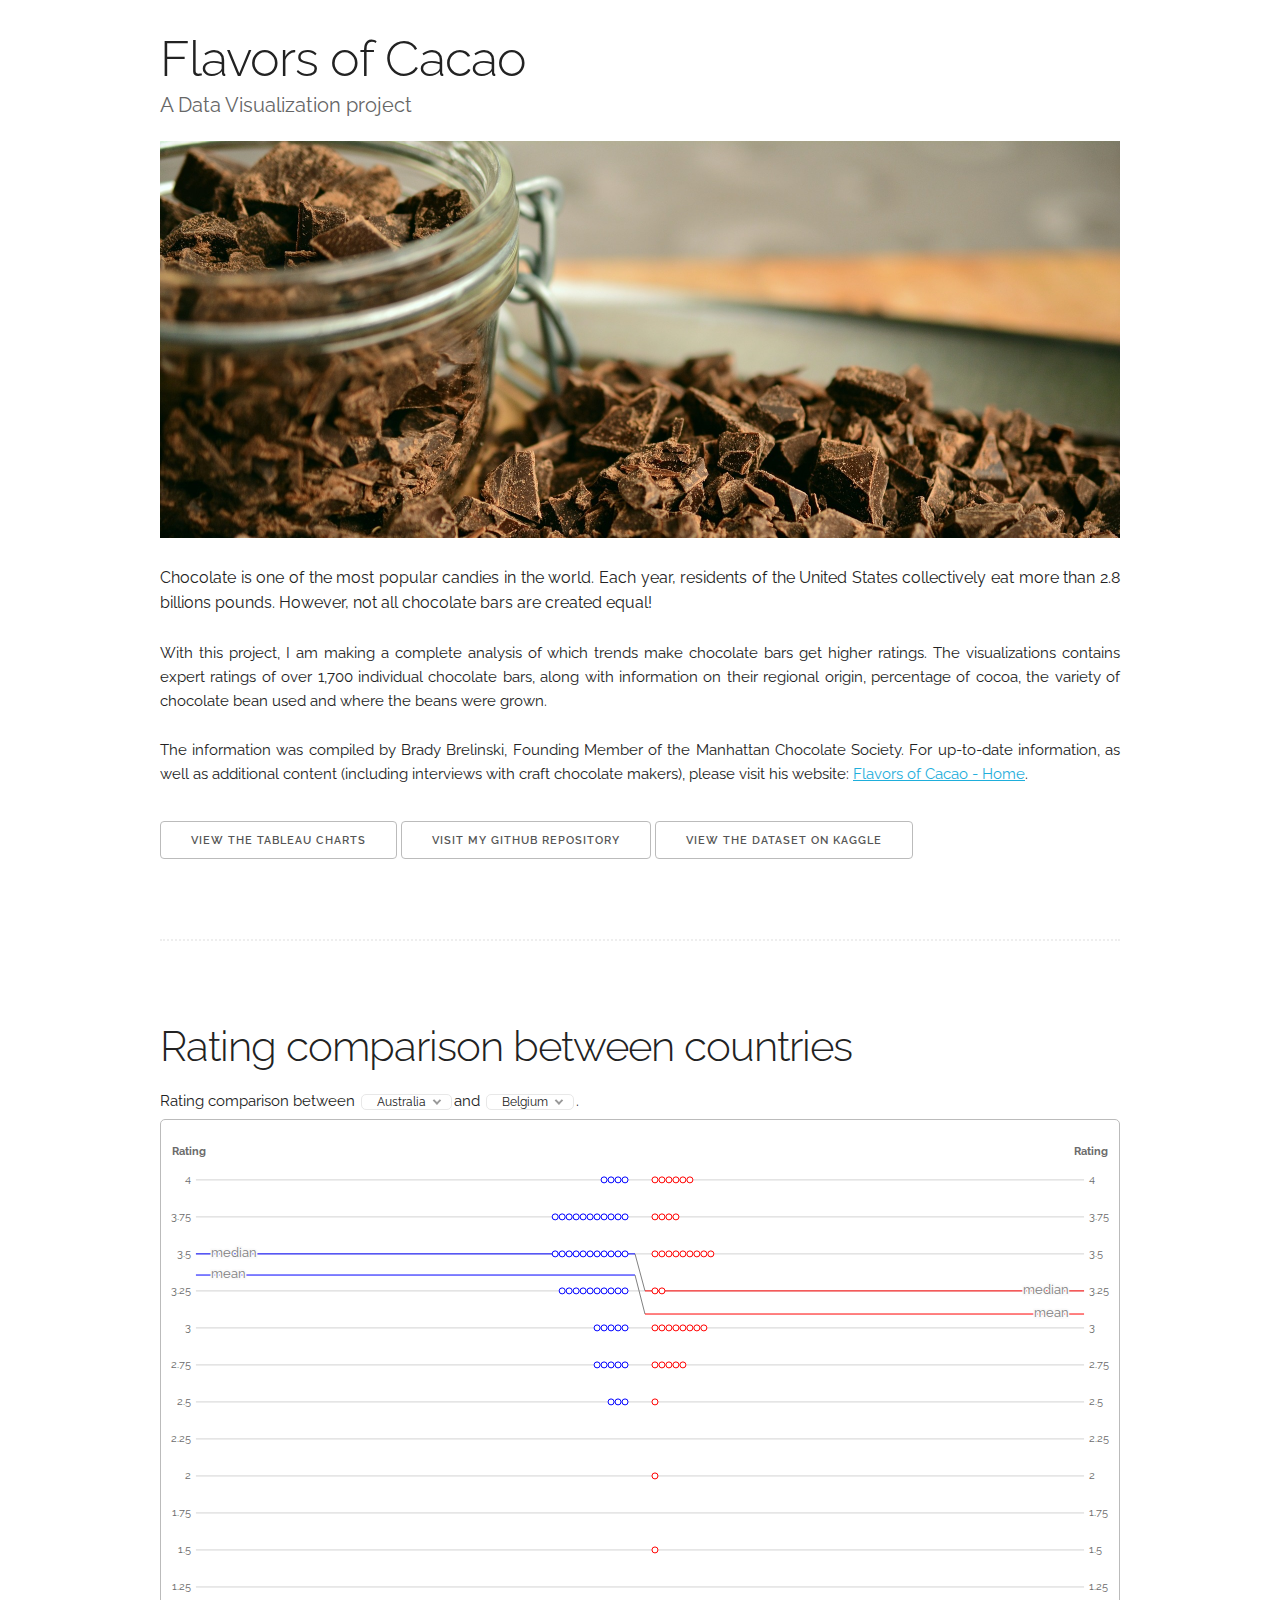
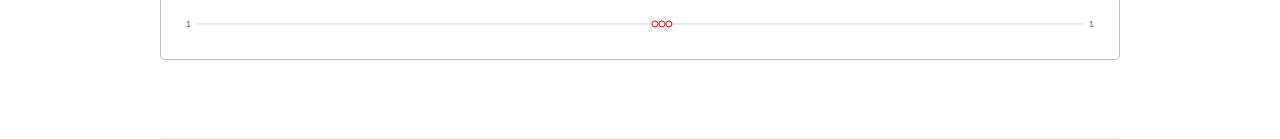
==== index.html @ f25d24c7 "Improved beeswarm circle rendering." ====
<!DOCTYPE html>
<html lang="en">

<head>
    <!-- Basic Page Needs
    –––––––––––––––––––––––––––––––––––––––––––––––––– -->
    <meta charset="utf-8">
    <title>Flavors of Cacao</title>
    <meta name="description"
          content="Presentation of the Flavors of Cacao visualization project, for the Applied Data Science course.">
    <meta name="author" content="Igor Chernomorets, DS72">

    <!-- Mobile Specific Metas
    –––––––––––––––––––––––––––––––––––––––––––––––––– -->
    <meta name="viewport" content="width=device-width, initial-scale=1">

    <!-- FONT
    –––––––––––––––––––––––––––––––––––––––––––––––––– -->
    <link href="//fonts.googleapis.com/css?family=Raleway:400,300,600" rel="stylesheet" type="text/css">
    <!-- CSS
    –––––––––––––––––––––––––––––––––––––––––––––––––– -->
    <link rel="stylesheet" href="css/normalize.css">
    <link rel="stylesheet" href="css/skeleton.css">
    <link rel="stylesheet" href="css/animate.css">
    <link rel="stylesheet" href="css/nice-select.css">
    <link rel="stylesheet" href="css/custom.css">
    <link rel="stylesheet" href="charts/beeswarm.css">

    <!-- Favicon
    –––––––––––––––––––––––––––––––––––––––––––––––––– -->
    <link rel="icon" type="image/png" href="images/favicon.png?v2">

</head>

<body>
    <!-- Primary Page Layout
    –––––––––––––––––––––––––––––––––––––––––––––––––– -->
    <div class="container">
        <!-- Hero Section
        –––––––––––––––––––––––––––––––––––––––––––––––––– -->
        <div class="section hero bordered">
            <div class="row">
                <div class="column">
                    <h1 class="hero-title">Flavors of Cacao</h1>
                    <div class="hero-subtitle">A Data Visualization project</div>
                    <img class="hero-image" src="images/hero-image.jpg">
                    <div class="hero-description">
                        <p class="large">
                            Chocolate is one of the most popular candies in the world.
                            Each year, residents of the United States collectively eat more than 2.8 billions pounds.
                            However, not all chocolate bars are created equal!
                        </p>
                        <p class="medium">
                            With this project, I am making a complete analysis of which trends make chocolate bars get
                            higher ratings. The visualizations contains expert ratings of
                            over 1,700 individual chocolate bars, along with
                            information on their regional origin, percentage of cocoa, the variety of chocolate bean
                            used and where the beans were grown.
                        </p>
                        <p class="medium">
                            The information was compiled by Brady Brelinski, Founding Member of the Manhattan Chocolate
                            Society. For up-to-date information, as well as additional content (including interviews
                            with craft chocolate makers), please visit his website:
                            <a href="http://flavorsofcacao.com/index.html">Flavors of Cacao - Home</a>.
                        </p>
                    </div>
                    <a class="button hero-button" href="data/flavors-of-cacao.pdf" target="_top_blank">view the tableau
                        charts</a>
                    <a class="button hero-button" href="#" target="_blank">visit my github repository</a>
                    <a class="button hero-button" href="https://www.kaggle.com/rtatman/chocolate-bar-ratings"
                       target="_blank">view the dataset on Kaggle</a>
                </div>
            </div>
        </div>
        <!-- First Visualization
        –––––––––––––––––––––––––––––––––––––––––––––––––– -->
        <div class="section viz01">
            <div class="row">
                <div class="column">
                    <h2 class="section-heading">Rating comparison between countries</h2>
                    <div class="data-exploration-select">Rating comparison between
                        <select class="small inline select-left">
                            <option selected>Australia</option>
                            <option>Belgium</option>
                            <option>Canada</option>
                            <option>Ecuador</option>
                            <option>Denmark</option>
                            <option>France</option>
                            <option>Germany</option>
                            <option>Italy</option>
                            <option>the Netherlands</option>
                            <option>Scotland</option>
                            <option>Switzerland</option>
                            <option>U.K.</option>
                            <option>U.S.A.</option>
                        </select>and
                        <select class="small inline select-right">
                            <option>Australia</option>
                            <option selected>Belgium</option>
                            <option>Canada</option>
                            <option>Ecuador</option>
                            <option>Denmark</option>
                            <option>France</option>
                            <option>Germany</option>
                            <option>Italy</option>
                            <option>the Netherlands</option>
                            <option>Scotland</option>
                            <option>Switzerland</option>
                            <option>U.K.</option>
                            <option>U.S.A.</option>
                        </select>.
                    </div>
                    <div id="data-exploration"></div>
                </div>
            </div>
        </div>
    </div>

    <!-- JS
    –––––––––––––––––––––––––––––––––––––––––––––––––– -->
    <script src="js/jquery/jquery-3.2.1.min.js"></script>
    <script src="js/fastclick/fastclick.js"></script>
    <script src="js/jquery-nice-select/jquery.nice-select.min.js"></script>
    <script src="js/d3/v4.12.0/d3.min.js"></script>
    <script src="js/d3-beeswarm/d3-beeswarm.js"></script>
    <script src="js/custom.js"></script>
    <script src="charts/charts.js"></script>
    <script src="charts/beeswarm.js"></script>
    <script>
        $(document).ready(function () {
            $('select:not(.ignore)').niceSelect();
            FastClick.attach(document.body);
            d3.csv("data/flavors-of-cacao.csv", function (error, data) {
                $(".data-exploration-select").on('change', function () {
                    var leftSelect = $(".select-left"),
                        rightSelect = $(".select-right");
                    leftSelect.find("option").removeAttr('disabled');
                    rightSelect.find("option").removeAttr('disabled');
                    leftSelect.find("option:contains('" + rightSelect.val() + "')").attr("disabled", true);
                    rightSelect.find("option:contains('" + leftSelect.val() + "')").attr("disabled", true);
                    leftSelect.niceSelect("update");
                    rightSelect.niceSelect("update");


                    charts.beeswarm({
                        width: 960,
                        height: 540,
                        data: data,
                        selector: "#data-exploration",
                        y_axis: {
                            title: "rating",
                            select: function (entry) {
                                return entry.rating;
                            },
                            tooltip: function (entry) {
                                return [
                                    // companyName,name,ref,reviewDate,cacaoPercentage,companyLocation,rating,beanType,beanOrigin
                                    {title: "Company", value: entry.companyName},
                                    {title: "Specific Bean Origin or Bar Name", value: entry.name},
                                    {title: "Company Location", value: entry.companyLocation},
                                    {title: "Review Date", value: entry.reviewDate},
                                    {title: "Cacao Percentage", value: entry.cacaoPercentage},
                                    {title: "Bean Type", value: entry.beanType},
                                    {title: "Broad Bean Origin", value: entry.beanOrigin}
                                ]
                            }
                        },
                        x_axis: {
                            title: "country",
                            select: function (entry) {
                                return entry.companyLocation;
                            },
                            left: {
                                title: leftSelect.val(),
                                filter: function (key) {
                                    return key === leftSelect.val()
                                }
                            },
                            right: {
                                title: rightSelect.val(),
                                filter: function (key) {
                                    return key === rightSelect.val()
                                }
                            }
                        }
                    }).draw()
                }).trigger("change");

            });
        });
    </script>


    <!-- End Document
    –––––––––––––––––––––––––––––––––––––––––––––––––– -->
</body>

</html>
---- css/skeleton.css ----
/*
* Skeleton V2.0.4
* Copyright 2014, Dave Gamache
* www.getskeleton.com
* Free to use under the MIT license.
* http://www.opensource.org/licenses/mit-license.php
* 12/29/2014
*/


/* Table of contents
––––––––––––––––––––––––––––––––––––––––––––––––––
- Grid
- Base Styles
- Typography
- Links
- Buttons
- Forms
- Lists
- Code
- Tables
- Spacing
- Utilities
- Clearing
- Media Queries
*/


/* Grid
–––––––––––––––––––––––––––––––––––––––––––––––––– */
.container {
  position: relative;
  width: 100%;
  max-width: 960px;
  margin: 0 auto;
  padding: 0 20px;
  box-sizing: border-box; }
.column,
.columns {
  width: 100%;
  float: left;
  box-sizing: border-box; }

/* For devices larger than 400px */
@media (min-width: 400px) {
  .container {
    width: 85%;
    padding: 0; }
}

/* For devices larger than 550px */
@media (min-width: 550px) {
  .container {
    width: 80%; }
  .column,
  .columns {
    margin-left: 4%; }
  .column:first-child,
  .columns:first-child {
    margin-left: 0; }

  .one.column,
  .one.columns                    { width: 4.66666666667%; }
  .two.columns                    { width: 13.3333333333%; }
  .three.columns                  { width: 22%;            }
  .four.columns                   { width: 30.6666666667%; }
  .five.columns                   { width: 39.3333333333%; }
  .six.columns                    { width: 48%;            }
  .seven.columns                  { width: 56.6666666667%; }
  .eight.columns                  { width: 65.3333333333%; }
  .nine.columns                   { width: 74.0%;          }
  .ten.columns                    { width: 82.6666666667%; }
  .eleven.columns                 { width: 91.3333333333%; }
  .twelve.columns                 { width: 100%; margin-left: 0; }

  .one-third.column               { width: 30.6666666667%; }
  .two-thirds.column              { width: 65.3333333333%; }

  .one-half.column                { width: 48%; }

  /* Offsets */
  .offset-by-one.column,
  .offset-by-one.columns          { margin-left: 8.66666666667%; }
  .offset-by-two.column,
  .offset-by-two.columns          { margin-left: 17.3333333333%; }
  .offset-by-three.column,
  .offset-by-three.columns        { margin-left: 26%;            }
  .offset-by-four.column,
  .offset-by-four.columns         { margin-left: 34.6666666667%; }
  .offset-by-five.column,
  .offset-by-five.columns         { margin-left: 43.3333333333%; }
  .offset-by-six.column,
  .offset-by-six.columns          { margin-left: 52%;            }
  .offset-by-seven.column,
  .offset-by-seven.columns        { margin-left: 60.6666666667%; }
  .offset-by-eight.column,
  .offset-by-eight.columns        { margin-left: 69.3333333333%; }
  .offset-by-nine.column,
  .offset-by-nine.columns         { margin-left: 78.0%;          }
  .offset-by-ten.column,
  .offset-by-ten.columns          { margin-left: 86.6666666667%; }
  .offset-by-eleven.column,
  .offset-by-eleven.columns       { margin-left: 95.3333333333%; }

  .offset-by-one-third.column,
  .offset-by-one-third.columns    { margin-left: 34.6666666667%; }
  .offset-by-two-thirds.column,
  .offset-by-two-thirds.columns   { margin-left: 69.3333333333%; }

  .offset-by-one-half.column,
  .offset-by-one-half.columns     { margin-left: 52%; }

}


/* Base Styles
–––––––––––––––––––––––––––––––––––––––––––––––––– */
/* NOTE
html is set to 62.5% so that all the REM measurements throughout Skeleton
are based on 10px sizing. So basically 1.5rem = 15px :) */
html {
  font-size: 62.5%; }
body {
  font-size: 1.5em; /* currently ems cause chrome bug misinterpreting rems on body element */
  line-height: 1.6;
  font-weight: 400;
  font-family: "Raleway", "HelveticaNeue", "Helvetica Neue", Helvetica, Arial, sans-serif;
  color: #222; }


/* Typography
–––––––––––––––––––––––––––––––––––––––––––––––––– */
h1, h2, h3, h4, h5, h6 {
  margin-top: 0;
  margin-bottom: 2rem;
  font-weight: 300; }
h1 { font-size: 4.0rem; line-height: 1.2;  letter-spacing: -.1rem;}
h2 { font-size: 3.6rem; line-height: 1.25; letter-spacing: -.1rem; }
h3 { font-size: 3.0rem; line-height: 1.3;  letter-spacing: -.1rem; }
h4 { font-size: 2.4rem; line-height: 1.35; letter-spacing: -.08rem; }
h5 { font-size: 1.8rem; line-height: 1.5;  letter-spacing: -.05rem; }
h6 { font-size: 1.5rem; line-height: 1.6;  letter-spacing: 0; }

/* Larger than phablet */
@media (min-width: 550px) {
  h1 { font-size: 5.0rem; }
  h2 { font-size: 4.2rem; }
  h3 { font-size: 3.6rem; }
  h4 { font-size: 3.0rem; }
  h5 { font-size: 2.4rem; }
  h6 { font-size: 1.5rem; }
}

p {
  margin-top: 0; }


/* Links
–––––––––––––––––––––––––––––––––––––––––––––––––– */
a {
  color: #1EAEDB; }
a:hover {
  color: #0FA0CE; }


/* Buttons
–––––––––––––––––––––––––––––––––––––––––––––––––– */
.button,
button,
input[type="submit"],
input[type="reset"],
input[type="button"] {
  display: inline-block;
  height: 38px;
  padding: 0 30px;
  color: #555;
  text-align: center;
  font-size: 11px;
  font-weight: 600;
  line-height: 38px;
  letter-spacing: .1rem;
  text-transform: uppercase;
  text-decoration: none;
  white-space: nowrap;
  background-color: transparent;
  border-radius: 4px;
  border: 1px solid #bbb;
  cursor: pointer;
  box-sizing: border-box; }
.button:hover,
button:hover,
input[type="submit"]:hover,
input[type="reset"]:hover,
input[type="button"]:hover,
.button:focus,
button:focus,
input[type="submit"]:focus,
input[type="reset"]:focus,
input[type="button"]:focus {
  color: #333;
  border-color: #888;
  outline: 0; }
.button.button-primary,
button.button-primary,
input[type="submit"].button-primary,
input[type="reset"].button-primary,
input[type="button"].button-primary {
  color: #FFF;
  background-color: #33C3F0;
  border-color: #33C3F0; }
.button.button-primary:hover,
button.button-primary:hover,
input[type="submit"].button-primary:hover,
input[type="reset"].button-primary:hover,
input[type="button"].button-primary:hover,
.button.button-primary:focus,
button.button-primary:focus,
input[type="submit"].button-primary:focus,
input[type="reset"].button-primary:focus,
input[type="button"].button-primary:focus {
  color: #FFF;
  background-color: #1EAEDB;
  border-color: #1EAEDB; }


/* Forms
–––––––––––––––––––––––––––––––––––––––––––––––––– */
input[type="email"],
input[type="number"],
input[type="search"],
input[type="text"],
input[type="tel"],
input[type="url"],
input[type="password"],
textarea,
select {
  height: 38px;
  padding: 6px 10px; /* The 6px vertically centers text on FF, ignored by Webkit */
  background-color: #fff;
  border: 1px solid #D1D1D1;
  border-radius: 4px;
  box-shadow: none;
  box-sizing: border-box; }
/* Removes awkward default styles on some inputs for iOS */
input[type="email"],
input[type="number"],
input[type="search"],
input[type="text"],
input[type="tel"],
input[type="url"],
input[type="password"],
textarea {
  -webkit-appearance: none;
     -moz-appearance: none;
          appearance: none; }
textarea {
  min-height: 65px;
  padding-top: 6px;
  padding-bottom: 6px; }
input[type="email"]:focus,
input[type="number"]:focus,
input[type="search"]:focus,
input[type="text"]:focus,
input[type="tel"]:focus,
input[type="url"]:focus,
input[type="password"]:focus,
textarea:focus,
select:focus {
  border: 1px solid #33C3F0;
  outline: 0; }
label,
legend {
  display: block;
  margin-bottom: .5rem;
  font-weight: 600; }
fieldset {
  padding: 0;
  border-width: 0; }
input[type="checkbox"],
input[type="radio"] {
  display: inline; }
label > .label-body {
  display: inline-block;
  margin-left: .5rem;
  font-weight: normal; }


/* Lists
–––––––––––––––––––––––––––––––––––––––––––––––––– */
ul {
  list-style: circle inside; }
ol {
  list-style: decimal inside; }
ol, ul {
  padding-left: 0;
  margin-top: 0; }
ul ul,
ul ol,
ol ol,
ol ul {
  margin: 1.5rem 0 1.5rem 3rem;
  font-size: 90%; }
li {
  margin-bottom: 1rem; }


/* Code
–––––––––––––––––––––––––––––––––––––––––––––––––– */
code {
  padding: .2rem .5rem;
  margin: 0 .2rem;
  font-size: 90%;
  white-space: nowrap;
  background: #F1F1F1;
  border: 1px solid #E1E1E1;
  border-radius: 4px; }
pre > code {
  display: block;
  padding: 1rem 1.5rem;
  white-space: pre; }


/* Tables
–––––––––––––––––––––––––––––––––––––––––––––––––– */
th,
td {
  padding: 12px 15px;
  text-align: left;
  border-bottom: 1px solid #E1E1E1; }
th:first-child,
td:first-child {
  padding-left: 0; }
th:last-child,
td:last-child {
  padding-right: 0; }


/* Spacing
–––––––––––––––––––––––––––––––––––––––––––––––––– */
button,
.button {
  margin-bottom: 1rem; }
input,
textarea,
select,
fieldset {
  margin-bottom: 1.5rem; }
pre,
blockquote,
dl,
figure,
table,
p,
ul,
ol,
form {
  margin-bottom: 2.5rem; }


/* Utilities
–––––––––––––––––––––––––––––––––––––––––––––––––– */
.u-full-width {
  width: 100%;
  box-sizing: border-box; }
.u-max-full-width {
  max-width: 100%;
  box-sizing: border-box; }
.u-pull-right {
  float: right; }
.u-pull-left {
  float: left; }


/* Misc
–––––––––––––––––––––––––––––––––––––––––––––––––– */
hr {
  margin-top: 3rem;
  margin-bottom: 3.5rem;
  border-width: 0;
  border-top: 1px solid #E1E1E1; }


/* Clearing
–––––––––––––––––––––––––––––––––––––––––––––––––– */

/* Self Clearing Goodness */
.container:after,
.row:after,
.u-cf {
  content: "";
  display: table;
  clear: both; }


/* Media Queries
–––––––––––––––––––––––––––––––––––––––––––––––––– */
/*
Note: The best way to structure the use of media queries is to create the queries
near the relevant code. For example, if you wanted to change the styles for buttons
on small devices, paste the mobile query code up in the buttons section and style it
there.
*/


/* Larger than mobile */
@media (min-width: 400px) {}

/* Larger than phablet (also point when grid becomes active) */
@media (min-width: 550px) {}

/* Larger than tablet */
@media (min-width: 750px) {}

/* Larger than desktop */
@media (min-width: 1000px) {}

/* Larger than Desktop HD */
@media (min-width: 1200px) {}
---- css/nice-select.css ----
.nice-select {
  -webkit-tap-highlight-color: transparent;
  background-color: #fff;
  border-radius: 5px;
  border: solid 1px #e8e8e8;
  box-sizing: border-box;
  clear: both;
  cursor: pointer;
  display: block;
  float: left;
  font-family: inherit;
  font-size: 14px;
  font-weight: normal;
  height: 42px;
  line-height: 40px;
  outline: none;
  padding-left: 18px;
  padding-right: 30px;
  position: relative;
  text-align: left !important;
  -webkit-transition: all 0.2s ease-in-out;
  transition: all 0.2s ease-in-out;
  -webkit-user-select: none;
     -moz-user-select: none;
      -ms-user-select: none;
          user-select: none;
  white-space: nowrap;
  width: auto; }
  .nice-select:hover {
    border-color: #dbdbdb; }
  .nice-select:active, .nice-select.open, .nice-select:focus {
    border-color: #999; }
  .nice-select:after {
    border-bottom: 2px solid #999;
    border-right: 2px solid #999;
    content: '';
    display: block;
    height: 5px;
    margin-top: -4px;
    pointer-events: none;
    position: absolute;
    right: 12px;
    top: 50%;
    -webkit-transform-origin: 66% 66%;
        -ms-transform-origin: 66% 66%;
            transform-origin: 66% 66%;
    -webkit-transform: rotate(45deg);
        -ms-transform: rotate(45deg);
            transform: rotate(45deg);
    -webkit-transition: all 0.15s ease-in-out;
    transition: all 0.15s ease-in-out;
    width: 5px; }
  .nice-select.open:after {
    -webkit-transform: rotate(-135deg);
        -ms-transform: rotate(-135deg);
            transform: rotate(-135deg); }
  .nice-select.open .list {
    opacity: 1;
    pointer-events: auto;
    -webkit-transform: scale(1) translateY(0);
        -ms-transform: scale(1) translateY(0);
            transform: scale(1) translateY(0); }
  .nice-select.disabled {
    border-color: #ededed;
    color: #999;
    pointer-events: none; }
    .nice-select.disabled:after {
      border-color: #cccccc; }
  .nice-select.wide {
    width: 100%; }
    .nice-select.wide .list {
      left: 0 !important;
      right: 0 !important; }
  .nice-select.right {
    float: right; }
    .nice-select.right .list {
      left: auto;
      right: 0; }
  .nice-select.small {
    font-size: 12px;
    height: 36px;
    line-height: 34px; }
    .nice-select.small:after {
      height: 4px;
      width: 4px; }
    .nice-select.small .option {
      line-height: 34px;
      min-height: 34px; }
  .nice-select .list {
    background-color: #fff;
    border-radius: 5px;
    box-shadow: 0 0 0 1px rgba(68, 68, 68, 0.11);
    box-sizing: border-box;
    margin-top: 4px;
    opacity: 0;
    overflow: hidden;
    padding: 0;
    pointer-events: none;
    position: absolute;
    top: 100%;
    left: 0;
    -webkit-transform-origin: 50% 0;
        -ms-transform-origin: 50% 0;
            transform-origin: 50% 0;
    -webkit-transform: scale(0.75) translateY(-21px);
        -ms-transform: scale(0.75) translateY(-21px);
            transform: scale(0.75) translateY(-21px);
    -webkit-transition: all 0.2s cubic-bezier(0.5, 0, 0, 1.25), opacity 0.15s ease-out;
    transition: all 0.2s cubic-bezier(0.5, 0, 0, 1.25), opacity 0.15s ease-out;
    z-index: 9; }
    .nice-select .list:hover .option:not(:hover) {
      background-color: transparent !important; }
  .nice-select .option {
    cursor: pointer;
    font-weight: 400;
    line-height: 40px;
    list-style: none;
    min-height: 40px;
    outline: none;
    padding-left: 18px;
    padding-right: 29px;
    text-align: left;
    -webkit-transition: all 0.2s;
    transition: all 0.2s; }
    .nice-select .option:hover, .nice-select .option.focus, .nice-select .option.selected.focus {
      background-color: #f6f6f6; }
    .nice-select .option.selected {
      font-weight: bold; }
    .nice-select .option.disabled {
      background-color: transparent;
      color: #999;
      cursor: default; }

.no-csspointerevents .nice-select .list {
  display: none; }

.no-csspointerevents .nice-select.open .list {
  display: block; }
---- css/custom.css ----
/* Global
–––––––––––––––––––––––––––––––––––––––––––––––––– */
a {
    display: inline-block;
}

.nice-select, .inline {
    display: inline;
    float: none;
    margin-left: 2px;
    margin-right: 2px;
    padding-left: 15px;
    padding-right: 25px;
}

svg text {
    -webkit-user-select: none;
    -moz-user-select: none;
    -ms-user-select: none;
    user-select: none;
}

svg text::selection {
    background: none;
}

:-webkit-full-screen * {
    position: fixed;
    max-height: 100%;
    max-width: 100%;
    left: 0;
    right: 0;
    top: 0;
    bottom: 0;
    margin: auto;
}

:-moz-full-screen * {
    position: fixed;
    max-height: 100%;
    max-width: 100%;
    left: 0;
    right: 0;
    top: 0;
    bottom: 0;
    margin: auto;
}

:-ms-fullscreen * {
    position: fixed;
    max-height: 100%;
    max-width: 100%;
    left: 0;
    right: 0;
    top: 0;
    bottom: 0;
    margin: auto;
}

:fullscreen * {
    position: fixed;
    max-height: 100%;
    max-width: 100%;
    left: 0;
    right: 0;
    top: 0;
    bottom: 0;
    margin: auto;
}

:-webkit-full-screen {
    width: 100%;
}

:-moz-full-screen {
    width: 100%;
}

:-ms-fullscreen {
    width: 100%;
}

:fullscreen {
    width: 100%;
}

/* Chart
------------------------------------------- */

#chart-tooltip {
    pointer-events:none;
    text-align: left;
    color: #000000;
    background: #ffffff;
    position: absolute;
    z-index: 100;
    padding: 15px;
    box-shadow:0 0 35px 0 rgba(0,0,0,.15);
}

.test:not(.nohover):hover {
    border: 1px solid red;
}

#chart-tooltip:after /* triangle decoration */
{
    width: 0;
    height: 0;
    border-left: 10px solid transparent;
    border-right: 10px solid transparent;
    border-top: 10px solid #ffffff;
    content: '';
    position: absolute;
    left: 50%;
    bottom: -10px;
    margin-left: -10px;
}

#chart-tooltip.top:after
{
    border-top-color: transparent;
    border-bottom: 10px solid #ffffff;
    top: -20px;
    bottom: auto;
}

#chart-tooltip.left:after
{
    left: 10px;
    margin: 0;
}

#chart-tooltip.right:after
{
    right: 10px;
    left: auto;
    margin: 0;
}

/* Sections
–––––––––––––––––––––––––––––––––––––––––––––––––– */
.section {
    padding: 8rem 0 7rem;
    text-align: left;
}

.section-heading,
.section-description {
    margin-bottom: 1.2rem;
}

.section, .bordered {
    border-bottom: 2px dotted #eee;
}

/* Hero
–––––––––––––––––––––––––––––––––––––––––––––––––– */
.hero {
    text-align: justify;
}

.hero.section {
    padding-top: 3%;
}

.hero-title {
    text-align: left;
    margin-bottom: 0;
}

.hero-subtitle {
    margin-bottom: 2rem;
    font-size: 20px;
    color: #666;
    text-align: left;
}

.hero-description .large {
    font-size: 16px;
}

.hero-description .medium {
    font-size: 15px;
}

.hero-description .small {
    font-size: 14px;
}

.hero-image {
    max-width: 100%;
    max-height: 100%;
    object-fit: contain;
    padding-bottom: 2rem;
}

.hero-button {
    margin-top: 1rem;
}

/* Values
–––––––––––––––––––––––––––––––––––––––––––––––––– */
.values {
    background-image: url('../images/values-bg.jpg');
    background-size: cover;
    color: #fff;
    padding-bottom: 5rem;
}

.value-multiplier {
    margin-bottom: .5rem;
    color: #11DFC7;
}

.value-heading {
    margin-bottom: .3rem;
}

.value-description {
    opacity: .8;
    font-weight: 300;
}

/* Help
–––––––––––––––––––––––––––––––––––––––––––––––––– */
.get-help {
    border-bottom: 1px solid #ddd;
}

/* Categories
–––––––––––––––––––––––––––––––––––––––––––––––––– */
.categories {
    background-image: url('../images/values-bg.jpg');
    background-size: cover;
    color: #fff;
}

.categories .section-description {
    margin-bottom: 4rem;
}
---- charts/beeswarm.css ----
#data-exploration svg {
    border: 1px solid #bbb;
    border-radius: 5px;
    background-color: white;
}

#data-exploration text {
    fill: grey;
}

#data-exploration text.tiny {
    font-size: 10pt;
}

#data-exploration text.light {
    fill: #6b6b6b
}

#data-exploration .text-background {
    fill: rgb(250, 250, 250);
    stroke: rgb(250, 250, 250);
    stroke-width: 3px;
}

#data-exploration line {
    animation: zoomInDown 350ms;
    stroke: lightgrey;
}

#data-exploration #header #title {
    letter-spacing: 15pt;
    font-weight: 200;
}

#data-exploration #header .name {
    font-size: 30pt;
}

#data-exploration #header .label {
    fill: lightgrey;
    font-size: 10pt;
}

#data-exploration #axis-container text {
    font-size: 8pt;
}

#data-exploration .left {
    stroke: blue;
}

#data-exploration .right {
    stroke: red;
}

#data-exploration circle {
    stroke: transparent;
    fill: #ffffff;
}


#data-exploration circle.selected {
    border: #555555 10px;
}

#data-exploration .slope {
    stroke: grey;
}
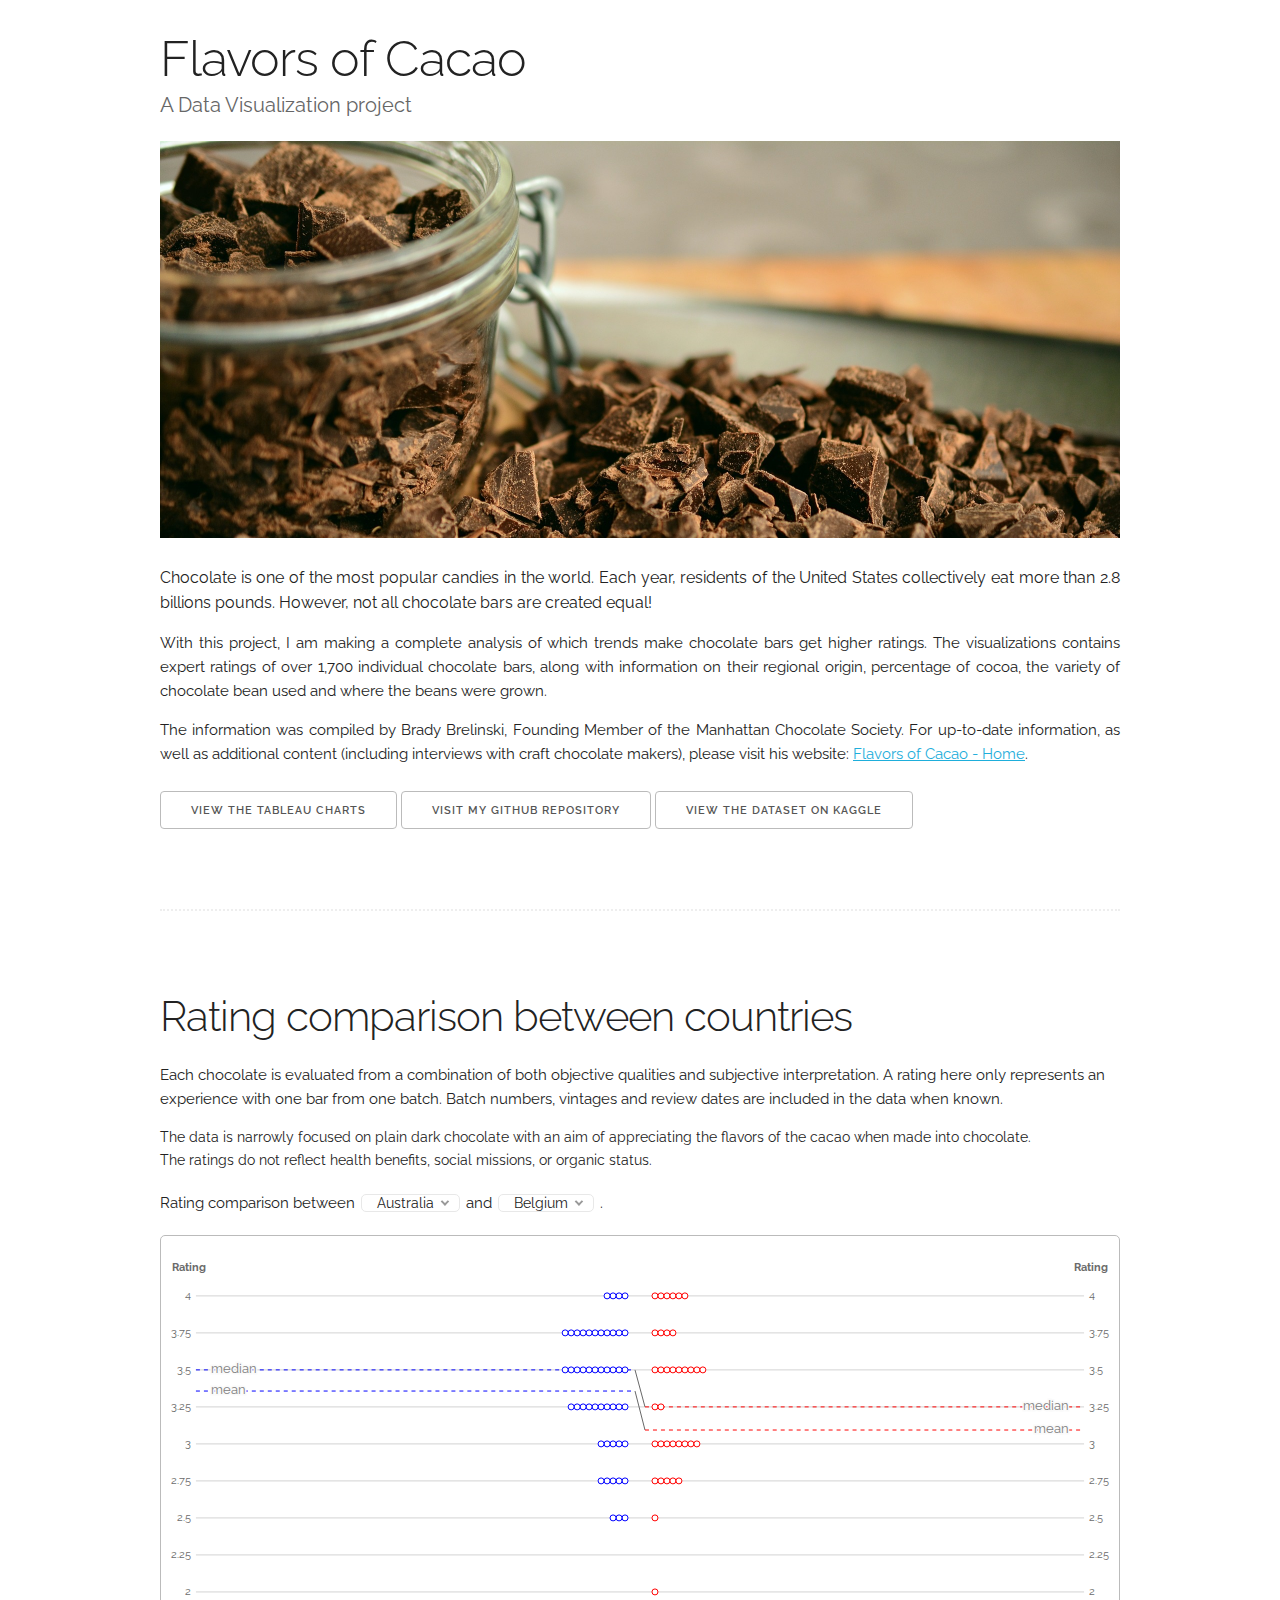
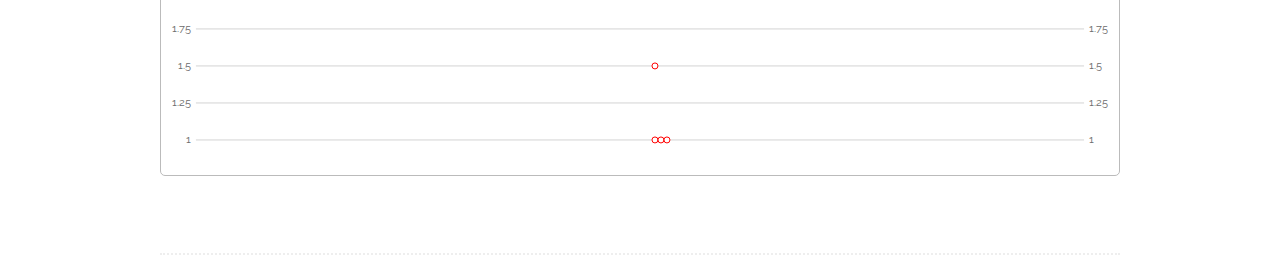
==== commit 3c69cec1: "Improved html structure, moved javascript code to charts.js and modified custom.css to conform to th" ====
--- a/index.html
+++ b/index.html
@@ -41,10 +41,10 @@
         <div class="section hero bordered">
             <div class="row">
                 <div class="column">
-                    <h1 class="hero-title">Flavors of Cacao</h1>
-                    <div class="hero-subtitle">A Data Visualization project</div>
-                    <img class="hero-image" src="images/hero-image.jpg">
-                    <div class="hero-description">
+                    <h1 class="title">Flavors of Cacao</h1>
+                    <div class="subtitle">A Data Visualization project</div>
+                    <img class="image" src="images/hero-image.jpg">
+                    <div class="description">
                         <p class="large">
                             Chocolate is one of the most popular candies in the world.
                             Each year, residents of the United States collectively eat more than 2.8 billions pounds.
@@ -64,10 +64,10 @@
                             <a href="http://flavorsofcacao.com/index.html">Flavors of Cacao - Home</a>.
                         </p>
                     </div>
-                    <a class="button hero-button" href="data/flavors-of-cacao.pdf" target="_top_blank">view the tableau
+                    <a class="button" href="data/flavors-of-cacao.pdf" target="_top_blank">view the tableau
                         charts</a>
-                    <a class="button hero-button" href="#" target="_blank">visit my github repository</a>
-                    <a class="button hero-button" href="https://www.kaggle.com/rtatman/chocolate-bar-ratings"
+                    <a class="button" href="#" target="_blank">visit my github repository</a>
+                    <a class="button" href="https://www.kaggle.com/rtatman/chocolate-bar-ratings"
                        target="_blank">view the dataset on Kaggle</a>
                 </div>
             </div>
@@ -77,38 +77,24 @@
         <div class="section viz01">
             <div class="row">
                 <div class="column">
-                    <h2 class="section-heading">Rating comparison between countries</h2>
-                    <div class="data-exploration-select">Rating comparison between
-                        <select class="small inline select-left">
-                            <option selected>Australia</option>
-                            <option>Belgium</option>
-                            <option>Canada</option>
-                            <option>Ecuador</option>
-                            <option>Denmark</option>
-                            <option>France</option>
-                            <option>Germany</option>
-                            <option>Italy</option>
-                            <option>the Netherlands</option>
-                            <option>Scotland</option>
-                            <option>Switzerland</option>
-                            <option>U.K.</option>
-                            <option>U.S.A.</option>
-                        </select>and
-                        <select class="small inline select-right">
-                            <option>Australia</option>
-                            <option selected>Belgium</option>
-                            <option>Canada</option>
-                            <option>Ecuador</option>
-                            <option>Denmark</option>
-                            <option>France</option>
-                            <option>Germany</option>
-                            <option>Italy</option>
-                            <option>the Netherlands</option>
-                            <option>Scotland</option>
-                            <option>Switzerland</option>
-                            <option>U.K.</option>
-                            <option>U.S.A.</option>
-                        </select>.
+                    <h2 class="title">Rating comparison between countries</h2>
+                    <div class="description">
+                        <p class="medium">
+                            Each chocolate is evaluated from a combination of both objective qualities and subjective
+                            interpretation. A rating here only represents an experience with one bar from one batch.
+                            Batch numbers, vintages and review dates are included in the data when known.
+                        </p>
+                        <p class="small">
+                            The data is narrowly focused on plain dark chocolate with an aim of
+                            appreciating the flavors of the cacao when made into chocolate.<br>
+                            The ratings do not reflect health benefits, social missions, or organic status.
+                        </p>
+                        <p class="data-exploration-select medium">Rating comparison between
+                            <select class="small left-select"></select>
+                            and
+                            <select class="small right-select"></select>
+                            .
+                        </p>
                     </div>
                     <div id="data-exploration"></div>
                 </div>
@@ -123,73 +109,8 @@
     <script src="js/jquery-nice-select/jquery.nice-select.min.js"></script>
     <script src="js/d3/v4.12.0/d3.min.js"></script>
     <script src="js/d3-beeswarm/d3-beeswarm.js"></script>
-    <script src="js/custom.js"></script>
     <script src="charts/charts.js"></script>
     <script src="charts/beeswarm.js"></script>
-    <script>
-        $(document).ready(function () {
-            $('select:not(.ignore)').niceSelect();
-            FastClick.attach(document.body);
-            d3.csv("data/flavors-of-cacao.csv", function (error, data) {
-                $(".data-exploration-select").on('change', function () {
-                    var leftSelect = $(".select-left"),
-                        rightSelect = $(".select-right");
-                    leftSelect.find("option").removeAttr('disabled');
-                    rightSelect.find("option").removeAttr('disabled');
-                    leftSelect.find("option:contains('" + rightSelect.val() + "')").attr("disabled", true);
-                    rightSelect.find("option:contains('" + leftSelect.val() + "')").attr("disabled", true);
-                    leftSelect.niceSelect("update");
-                    rightSelect.niceSelect("update");
-
-
-                    charts.beeswarm({
-                        width: 960,
-                        height: 540,
-                        data: data,
-                        selector: "#data-exploration",
-                        y_axis: {
-                            title: "rating",
-                            select: function (entry) {
-                                return entry.rating;
-                            },
-                            tooltip: function (entry) {
-                                return [
-                                    // companyName,name,ref,reviewDate,cacaoPercentage,companyLocation,rating,beanType,beanOrigin
-                                    {title: "Company", value: entry.companyName},
-                                    {title: "Specific Bean Origin or Bar Name", value: entry.name},
-                                    {title: "Company Location", value: entry.companyLocation},
-                                    {title: "Review Date", value: entry.reviewDate},
-                                    {title: "Cacao Percentage", value: entry.cacaoPercentage},
-                                    {title: "Bean Type", value: entry.beanType},
-                                    {title: "Broad Bean Origin", value: entry.beanOrigin}
-                                ]
-                            }
-                        },
-                        x_axis: {
-                            title: "country",
-                            select: function (entry) {
-                                return entry.companyLocation;
-                            },
-                            left: {
-                                title: leftSelect.val(),
-                                filter: function (key) {
-                                    return key === leftSelect.val()
-                                }
-                            },
-                            right: {
-                                title: rightSelect.val(),
-                                filter: function (key) {
-                                    return key === rightSelect.val()
-                                }
-                            }
-                        }
-                    }).draw()
-                }).trigger("change");
-
-            });
-        });
-    </script>
-
 
     <!-- End Document
     –––––––––––––––––––––––––––––––––––––––––––––––––– -->
--- a/css/custom.css
+++ b/css/custom.css
@@ -2,15 +2,6 @@
 –––––––––––––––––––––––––––––––––––––––––––––––––– */
 a {
     display: inline-block;
-}
-
-.nice-select, .inline {
-    display: inline;
-    float: none;
-    margin-left: 2px;
-    margin-right: 2px;
-    padding-left: 15px;
-    padding-right: 25px;
 }
 
 svg text {
@@ -88,6 +79,7 @@
 ------------------------------------------- */
 
 #chart-tooltip {
+    animation: zoomInDown 150ms;
     pointer-events:none;
     text-align: left;
     color: #000000;
@@ -95,11 +87,7 @@
     position: absolute;
     z-index: 100;
     padding: 15px;
-    box-shadow:0 0 35px 0 rgba(0,0,0,.15);
-}
-
-.test:not(.nohover):hover {
-    border: 1px solid red;
+    box-shadow:0 5px 20px 0 rgba(0,0,0,.2);
 }
 
 #chart-tooltip:after /* triangle decoration */
@@ -144,58 +132,70 @@
     text-align: left;
 }
 
-.section-heading,
-.section-description {
-    margin-bottom: 1.2rem;
+.section .description p{
+    margin-bottom: 1.5rem;
 }
 
 .section, .bordered {
     border-bottom: 2px dotted #eee;
 }
 
-/* Hero
-–––––––––––––––––––––––––––––––––––––––––––––––––– */
-.hero {
-    text-align: justify;
-}
-
-.hero.section {
-    padding-top: 3%;
-}
-
-.hero-title {
-    text-align: left;
-    margin-bottom: 0;
-}
-
-.hero-subtitle {
+.section .description .large {
+    font-size: 16px;
+}
+
+.section .description .medium {
+    font-size: 15px;
+}
+
+.section .description .small {
+    font-size: 14px;
+}
+
+.section .image {
+    max-width: 100%;
+    max-height: 100%;
+    object-fit: contain;
+    padding-bottom: 2rem;
+}
+
+.section .title {
+    text-align: left;
+}
+
+.section .subtitle {
     margin-bottom: 2rem;
     font-size: 20px;
     color: #666;
     text-align: left;
 }
 
-.hero-description .large {
-    font-size: 16px;
-}
-
-.hero-description .medium {
-    font-size: 15px;
-}
-
-.hero-description .small {
-    font-size: 14px;
-}
-
-.hero-image {
-    max-width: 100%;
-    max-height: 100%;
-    object-fit: contain;
-    padding-bottom: 2rem;
-}
-
-.hero-button {
+.section .button {
     margin-top: 1rem;
+}
+
+.section .description p .nice-select {
+    display: inline;
+    float: none;
+    margin-left: 2px;
+    margin-right: 2px;
+    padding-left: 15px;
+    padding-right: 25px;
+}
+
+
+/* Hero
+–––––––––––––––––––––––––––––––––––––––––––––––––– */
+.hero {
+    text-align: justify;
+}
+
+.hero.section {
+    padding-top: 3%;
+}
+
+.hero .title {
+    margin-bottom: 0;
 }
 
 /* Values
--- a/charts/beeswarm.css
+++ b/charts/beeswarm.css
@@ -53,16 +53,22 @@
     stroke: red;
 }
 
+#data-exploration line.left,
+#data-exploration line.right {
+    stroke-dasharray: 4;
+}
+
+
 #data-exploration circle {
     stroke: transparent;
-    fill: #ffffff;
+    fill: #fff;
 }
 
 
 #data-exploration circle.selected {
-    border: #555555 10px;
+    stroke-width: 2px;
 }
 
 #data-exploration .slope {
-    stroke: grey;
+    stroke: #666;
 }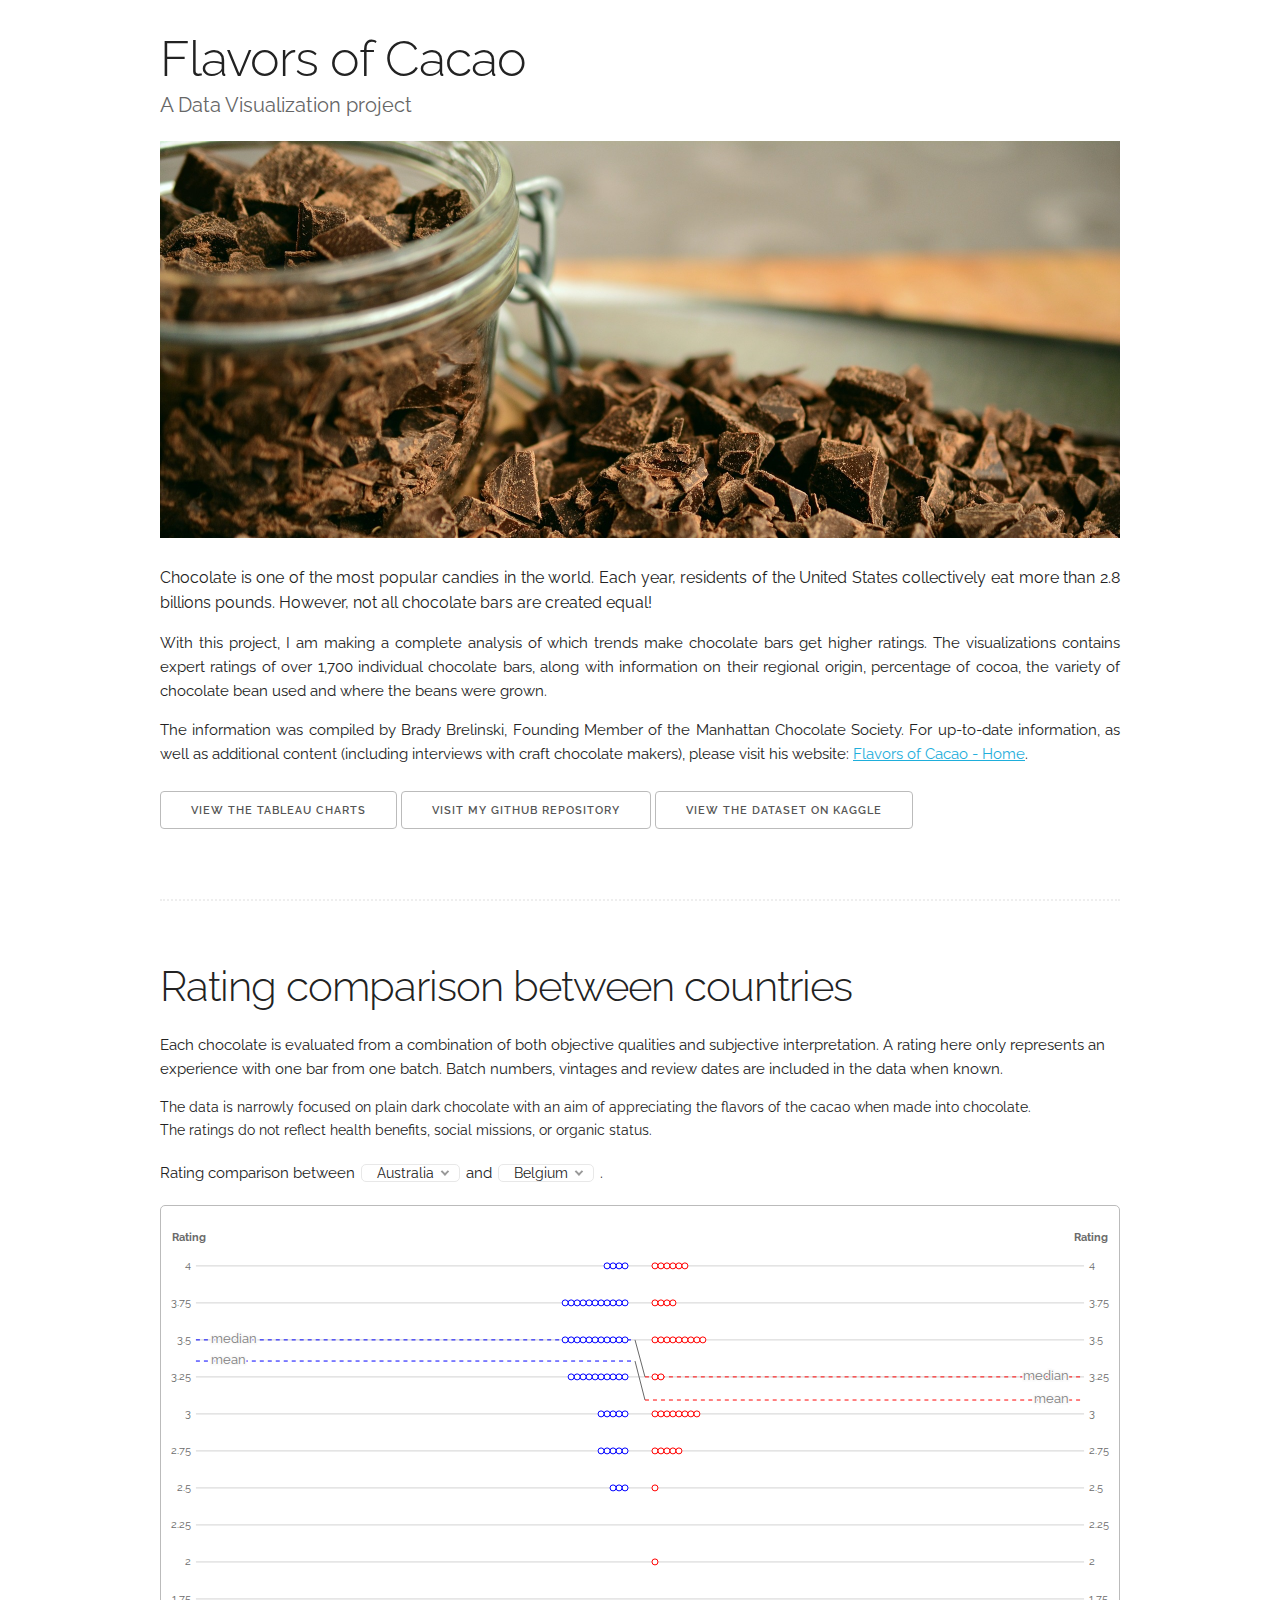
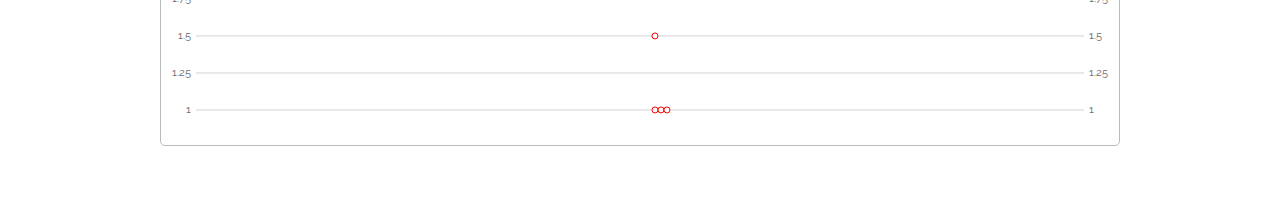
==== commit a14a6054: "Improved styling." ====
--- a/index.html
+++ b/index.html
@@ -38,7 +38,7 @@
     <div class="container">
         <!-- Hero Section
         –––––––––––––––––––––––––––––––––––––––––––––––––– -->
-        <div class="section hero bordered">
+        <div class="section hero">
             <div class="row">
                 <div class="column">
                     <h1 class="title">Flavors of Cacao</h1>
@@ -72,6 +72,7 @@
                 </div>
             </div>
         </div>
+        <div class="section splitter"></div>
         <!-- First Visualization
         –––––––––––––––––––––––––––––––––––––––––––––––––– -->
         <div class="section viz01">
--- a/css/custom.css
+++ b/css/custom.css
@@ -80,14 +80,14 @@
 
 #chart-tooltip {
     animation: zoomInDown 150ms;
-    pointer-events:none;
+    pointer-events: none;
     text-align: left;
     color: #000000;
     background: #ffffff;
     position: absolute;
     z-index: 100;
     padding: 15px;
-    box-shadow:0 5px 20px 0 rgba(0,0,0,.2);
+    box-shadow: 0 5px 20px 0 rgba(0, 0, 0, .2);
 }
 
 #chart-tooltip:after /* triangle decoration */
@@ -104,22 +104,19 @@
     margin-left: -10px;
 }
 
-#chart-tooltip.top:after
-{
+#chart-tooltip.top:after {
     border-top-color: transparent;
     border-bottom: 10px solid #ffffff;
     top: -20px;
     bottom: auto;
 }
 
-#chart-tooltip.left:after
-{
+#chart-tooltip.left:after {
     left: 10px;
     margin: 0;
 }
 
-#chart-tooltip.right:after
-{
+#chart-tooltip.right:after {
     right: 10px;
     left: auto;
     margin: 0;
@@ -128,16 +125,17 @@
 /* Sections
 –––––––––––––––––––––––––––––––––––––––––––––––––– */
 .section {
-    padding: 8rem 0 7rem;
-    text-align: left;
-}
-
-.section .description p{
+    padding: 6rem 0 6rem;
+    text-align: left;
+}
+
+.section.splitter {
+    padding: 0 0 0 0;
+    border-bottom: 2px dotted #eee;
+}
+
+.section .description p {
     margin-bottom: 1.5rem;
-}
-
-.section, .bordered {
-    border-bottom: 2px dotted #eee;
 }
 
 .section .description .large {
@@ -183,7 +181,6 @@
     padding-right: 25px;
 }
 
-
 /* Hero
 –––––––––––––––––––––––––––––––––––––––––––––––––– */
 .hero {
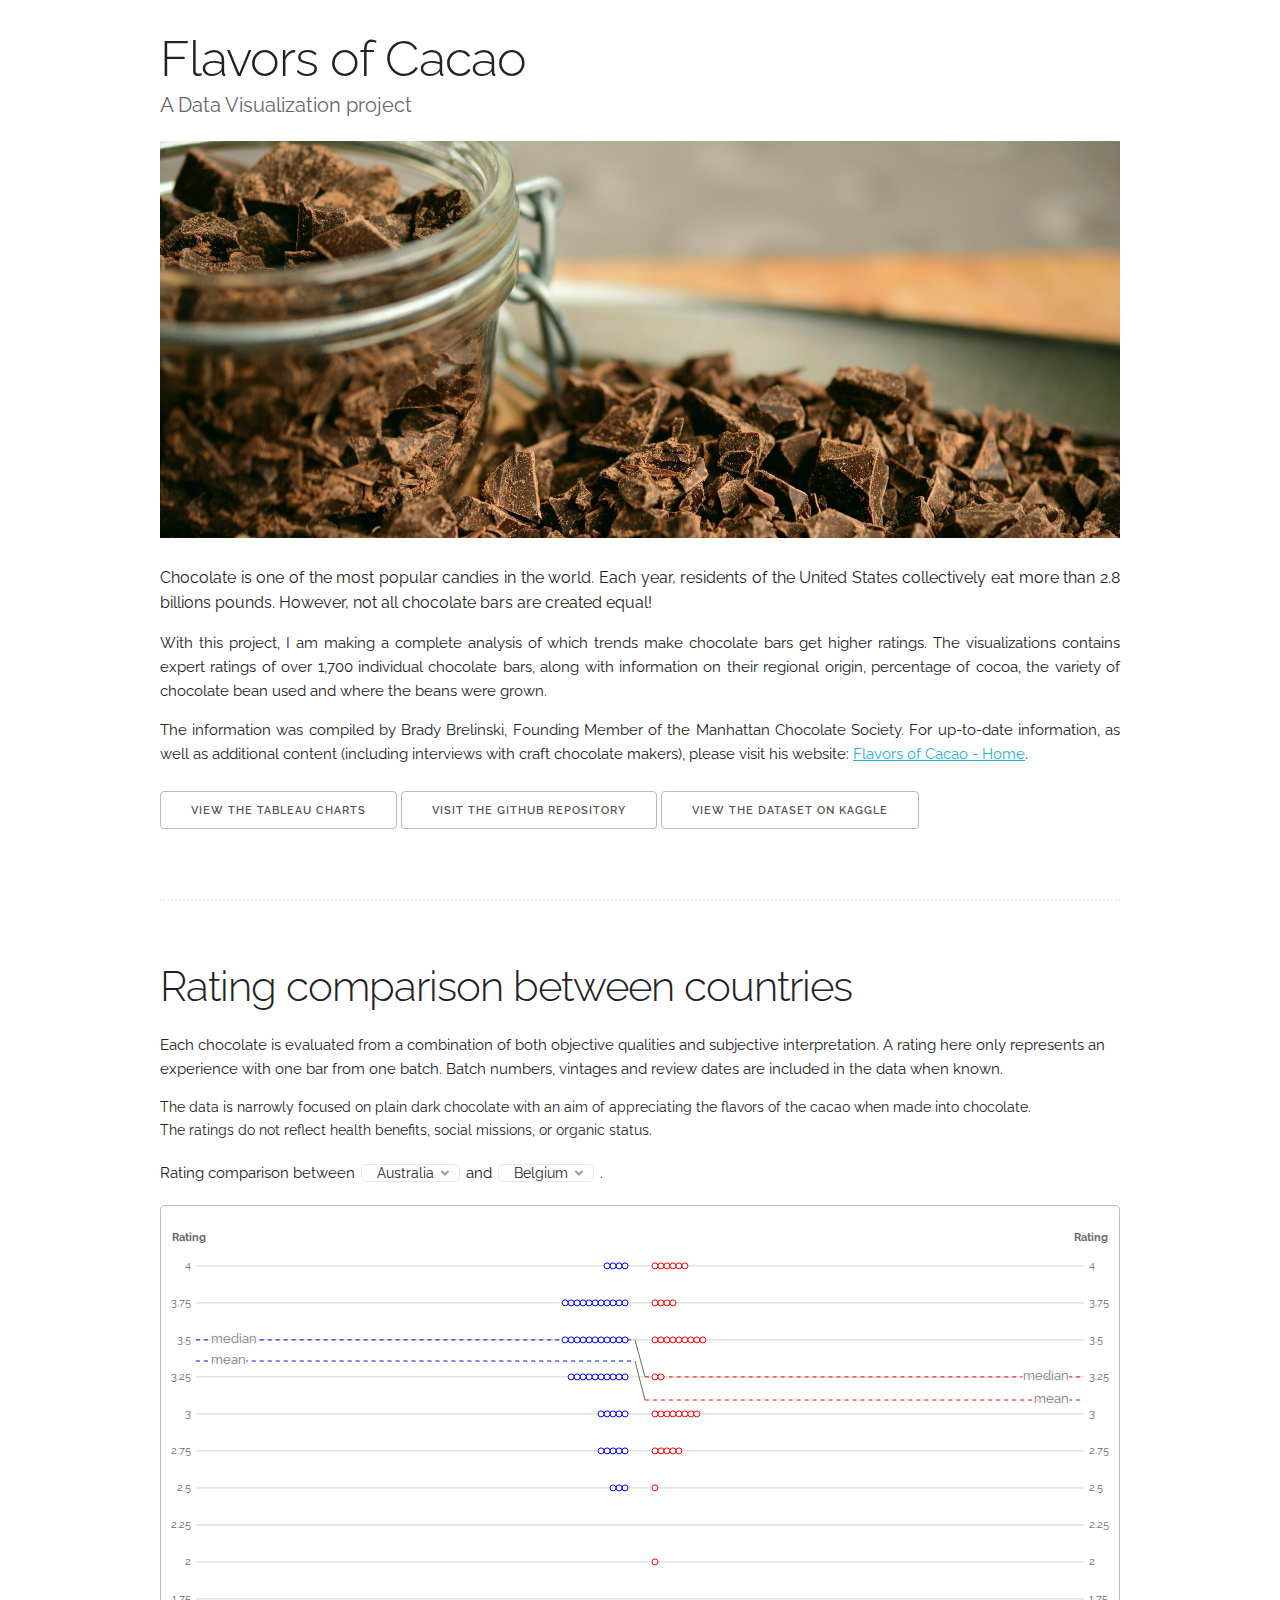
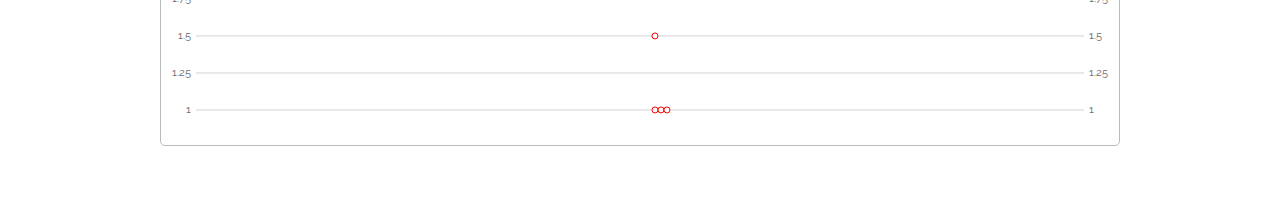
==== commit 6a4ad9ee: "Improved the tableau-charts button link and added a README." ====
--- a/index.html
+++ b/index.html
@@ -64,9 +64,9 @@
                             <a href="http://flavorsofcacao.com/index.html">Flavors of Cacao - Home</a>.
                         </p>
                     </div>
-                    <a class="button" href="data/flavors-of-cacao.pdf" target="_top_blank">view the tableau
-                        charts</a>
-                    <a class="button" href="#" target="_blank">visit my github repository</a>
+                    <a class="button" href="data/flavors-of-cacao.pdf" onclick="return tableauCharts.pdf.view()"
+                       target="_top_blank">view the tableau charts</a>
+                    <a class="button" href="https://github.com/igorchs92/flavors-of-cacao" target="_blank">visit the github repository</a>
                     <a class="button" href="https://www.kaggle.com/rtatman/chocolate-bar-ratings"
                        target="_blank">view the dataset on Kaggle</a>
                 </div>
@@ -110,6 +110,8 @@
     <script src="js/jquery-nice-select/jquery.nice-select.min.js"></script>
     <script src="js/d3/v4.12.0/d3.min.js"></script>
     <script src="js/d3-beeswarm/d3-beeswarm.js"></script>
+    <script src="charts/fullscreen.js"></script>
+    <script src="charts/tableau-charts.js"></script>
     <script src="charts/charts.js"></script>
     <script src="charts/beeswarm.js"></script>
 
--- a/css/custom.css
+++ b/css/custom.css
@@ -16,6 +16,7 @@
 }
 
 :-webkit-full-screen * {
+    display: block;
     position: fixed;
     max-height: 100%;
     max-width: 100%;
@@ -27,6 +28,7 @@
 }
 
 :-moz-full-screen * {
+    display: block;
     position: fixed;
     max-height: 100%;
     max-width: 100%;
@@ -38,6 +40,7 @@
 }
 
 :-ms-fullscreen * {
+    display: block;
     position: fixed;
     max-height: 100%;
     max-width: 100%;
@@ -49,6 +52,7 @@
 }
 
 :fullscreen * {
+    display: block;
     position: fixed;
     max-height: 100%;
     max-width: 100%;
@@ -60,19 +64,47 @@
 }
 
 :-webkit-full-screen {
+    display: block;
+
     width: 100%;
 }
 
 :-moz-full-screen {
+    display: block;
+
     width: 100%;
 }
 
 :-ms-fullscreen {
+    display: block;
+
     width: 100%;
 }
 
 :fullscreen {
-    width: 100%;
+    display: block;
+
+    width: 100%;
+}
+
+.full-screen-only {
+    display:none;
+}
+
+.full-screen-only:-webkit-full-screen {
+    display:block;
+}
+
+.full-screen-only:-moz-full-screen {
+    display:block;
+}
+
+.full-screen-only:-ms-fullscreen {
+    display:block;
+}
+
+.full-screen-only:fullscreen {
+    display:block;
 }
 
 /* Chart
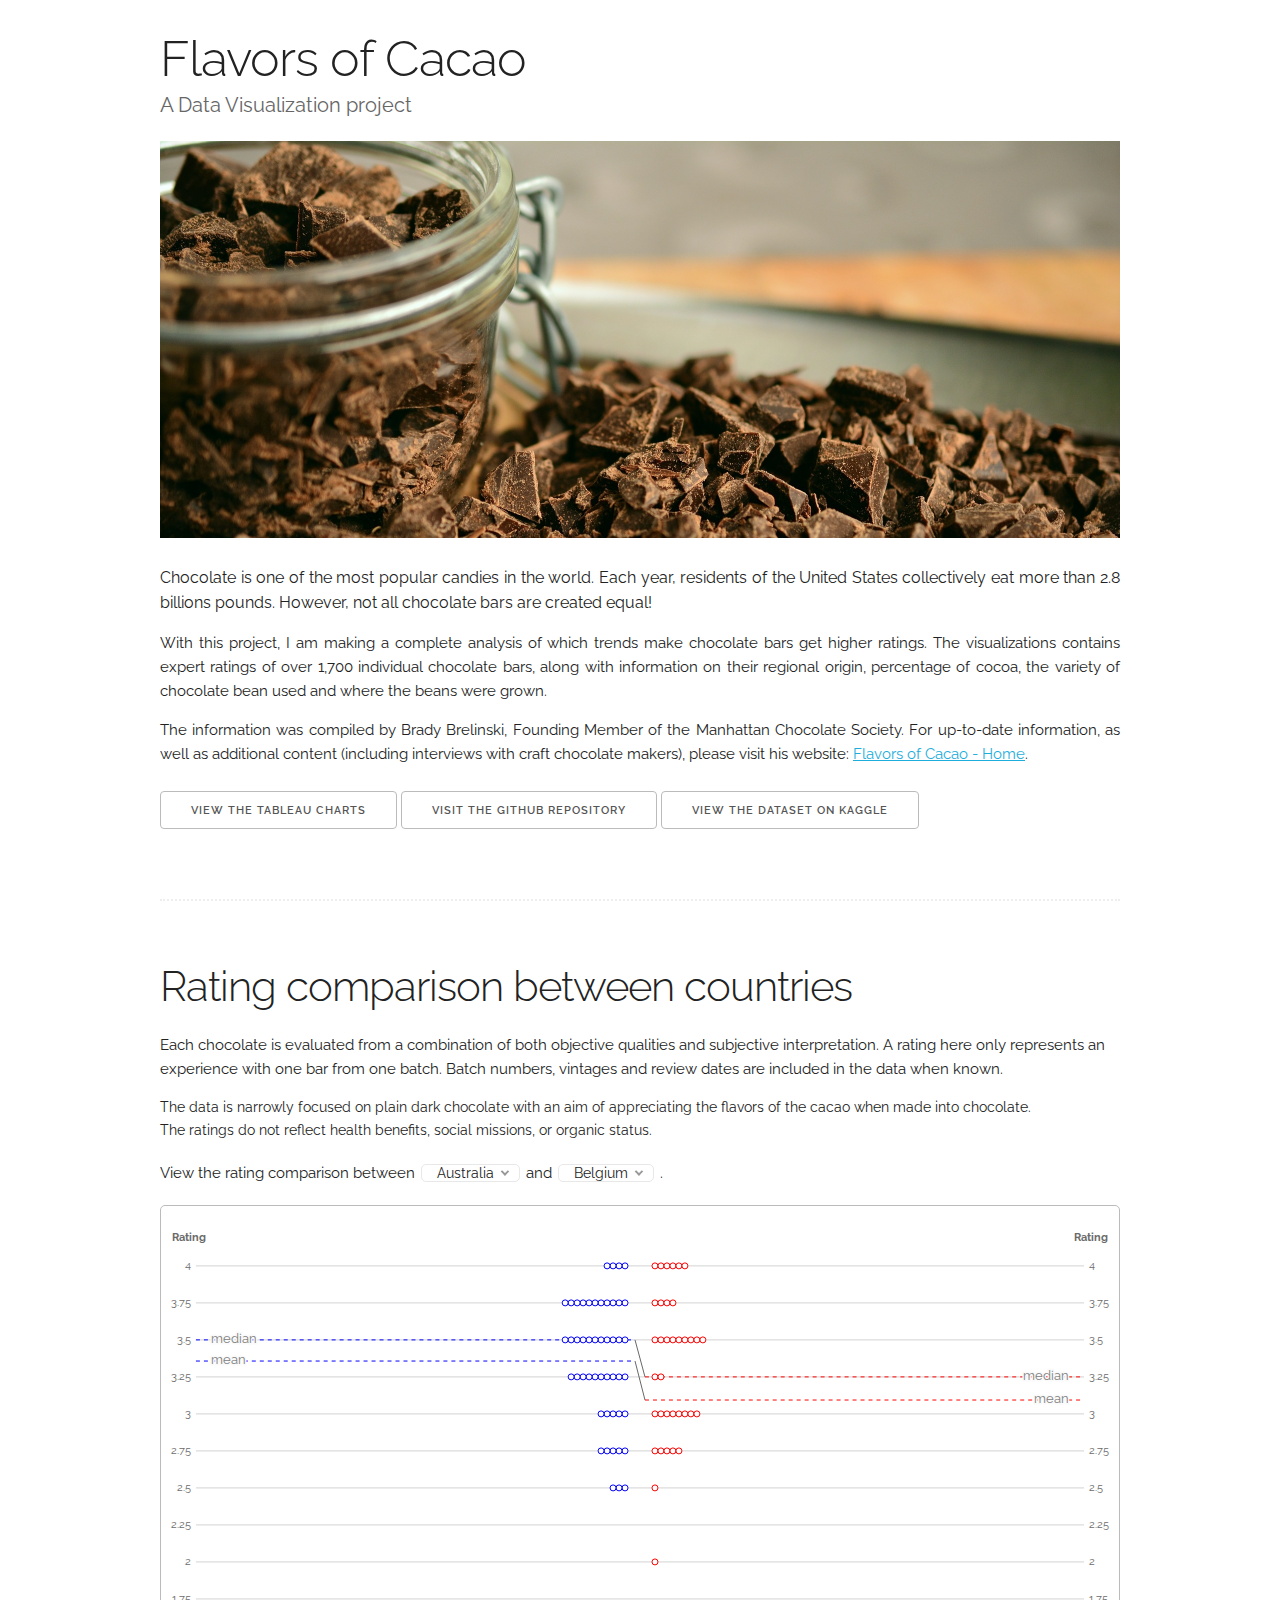
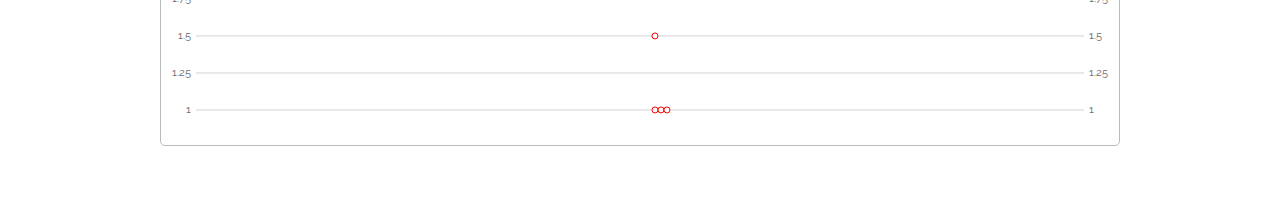
==== commit 31a03129: "Improved full-screen-only class styling." ====
--- a/index.html
+++ b/index.html
@@ -75,7 +75,7 @@
         <div class="section splitter"></div>
         <!-- First Visualization
         –––––––––––––––––––––––––––––––––––––––––––––––––– -->
-        <div class="section viz01">
+        <div class="section data-exploration">
             <div class="row">
                 <div class="column">
                     <h2 class="title">Rating comparison between countries</h2>
@@ -90,7 +90,7 @@
                             appreciating the flavors of the cacao when made into chocolate.<br>
                             The ratings do not reflect health benefits, social missions, or organic status.
                         </p>
-                        <p class="data-exploration-select medium">Rating comparison between
+                        <p class="data-exploration-select medium">View the rating comparison between
                             <select class="small left-select"></select>
                             and
                             <select class="small right-select"></select>
--- a/css/custom.css
+++ b/css/custom.css
@@ -89,6 +89,8 @@
 
 .full-screen-only {
     display:none;
+    width:100%;
+    height:100%;
 }
 
 .full-screen-only:-webkit-full-screen {
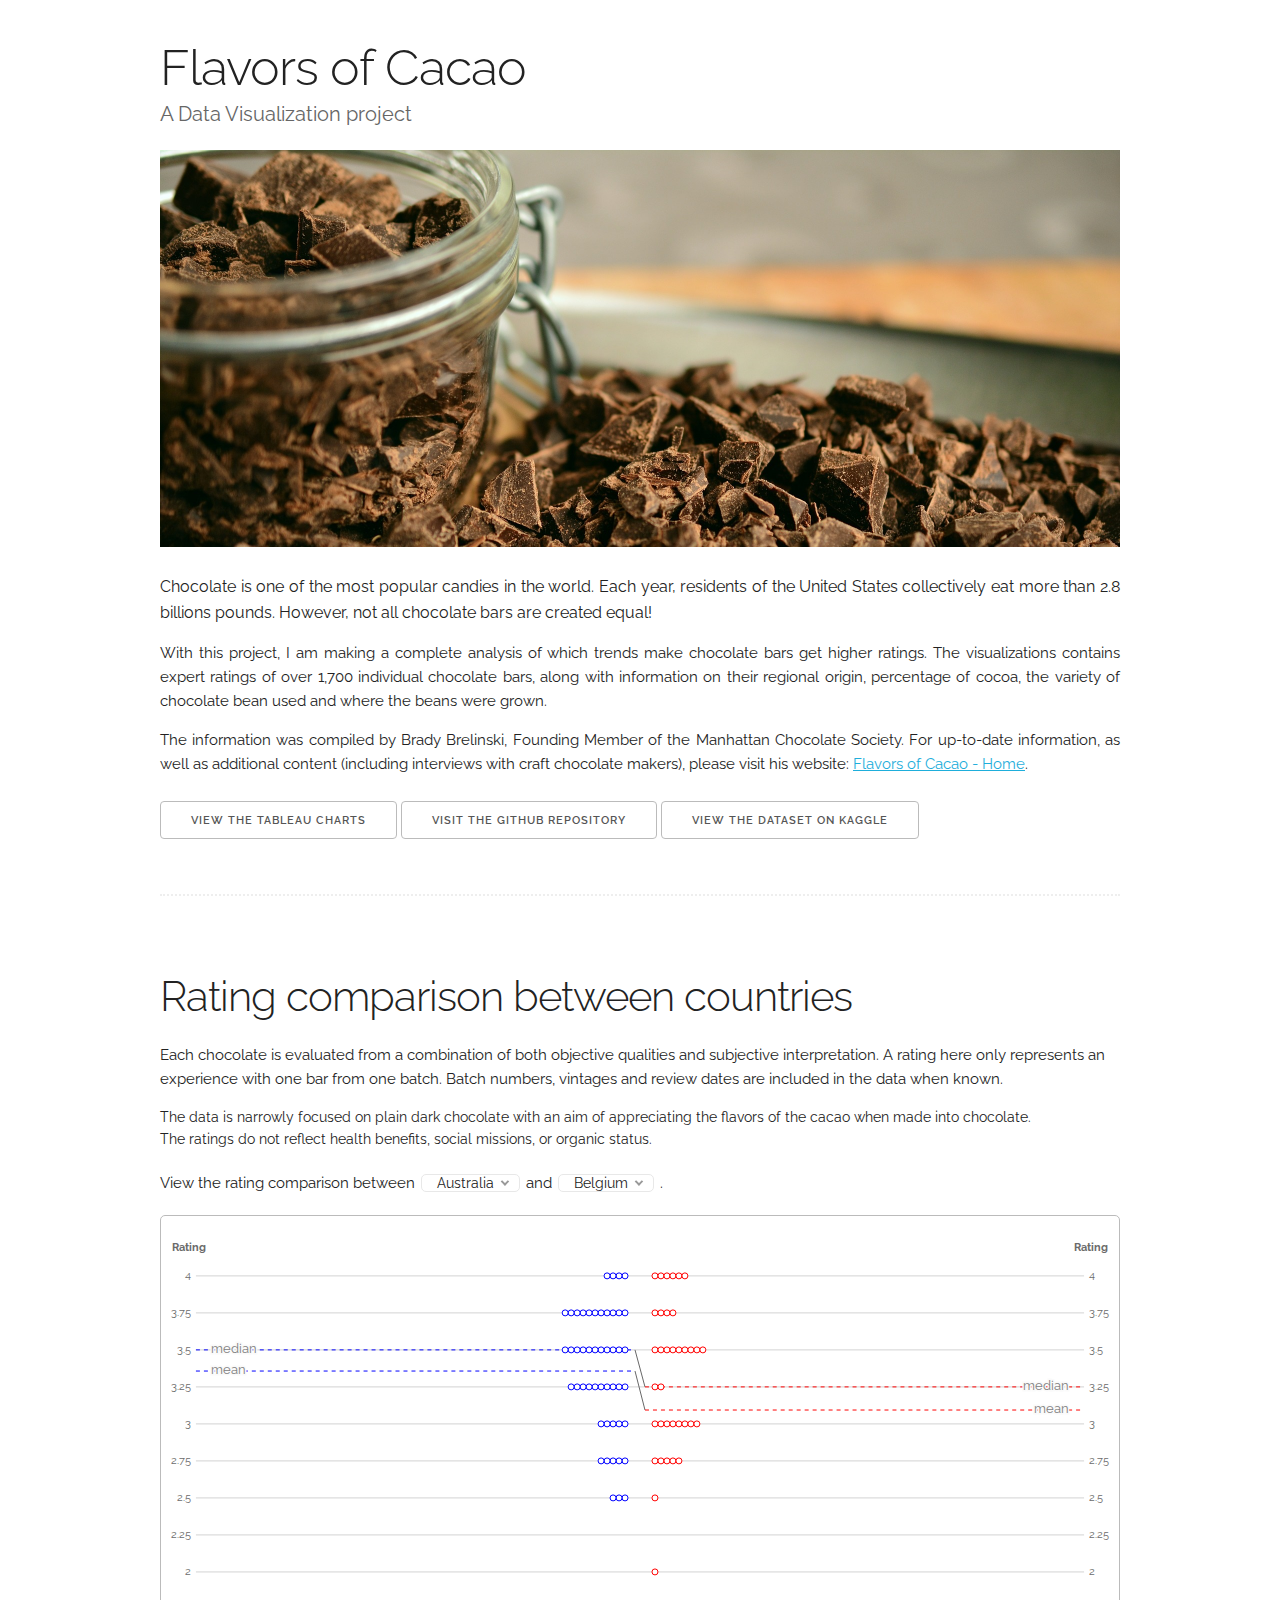
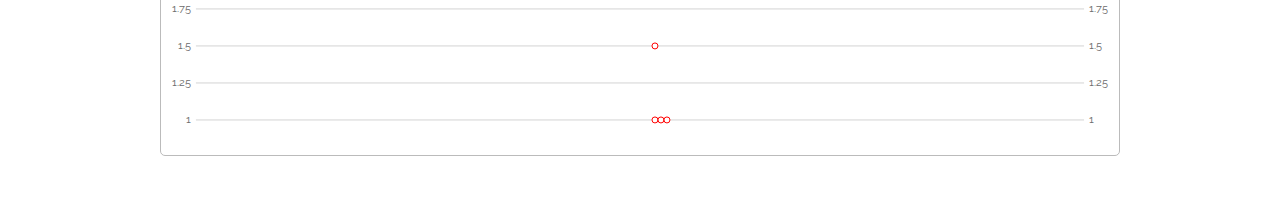
==== commit d2389198: "Improved body styling." ====
--- a/index.html
+++ b/index.html
@@ -72,7 +72,7 @@
                 </div>
             </div>
         </div>
-        <div class="section splitter"></div>
+        <div class="section split by line"></div>
         <!-- First Visualization
         –––––––––––––––––––––––––––––––––––––––––––––––––– -->
         <div class="section data-exploration">
--- a/css/custom.css
+++ b/css/custom.css
@@ -1,5 +1,9 @@
 /* Global
 –––––––––––––––––––––––––––––––––––––––––––––––––– */
+body {
+    padding: 3% 0 3%;
+}
+
 a {
     display: inline-block;
 }
@@ -15,104 +19,34 @@
     background: none;
 }
 
-:-webkit-full-screen * {
-    display: block;
-    position: fixed;
-    max-height: 100%;
-    max-width: 100%;
-    left: 0;
-    right: 0;
-    top: 0;
-    bottom: 0;
-    margin: auto;
-}
-
-:-moz-full-screen * {
-    display: block;
-    position: fixed;
-    max-height: 100%;
-    max-width: 100%;
-    left: 0;
-    right: 0;
-    top: 0;
-    bottom: 0;
-    margin: auto;
-}
-
-:-ms-fullscreen * {
-    display: block;
-    position: fixed;
-    max-height: 100%;
-    max-width: 100%;
-    left: 0;
-    right: 0;
-    top: 0;
-    bottom: 0;
-    margin: auto;
-}
-
-:fullscreen * {
-    display: block;
-    position: fixed;
-    max-height: 100%;
-    max-width: 100%;
-    left: 0;
-    right: 0;
-    top: 0;
-    bottom: 0;
-    margin: auto;
-}
-
-:-webkit-full-screen {
-    display: block;
-
+.full-screen-only {
+    display: none;
     width: 100%;
-}
-
-:-moz-full-screen {
-    display: block;
-
-    width: 100%;
-}
-
-:-ms-fullscreen {
-    display: block;
-
-    width: 100%;
-}
-
-:fullscreen {
-    display: block;
-
-    width: 100%;
-}
-
-.full-screen-only {
-    display:none;
-    width:100%;
-    height:100%;
+    height: 100%;
 }
 
 .full-screen-only:-webkit-full-screen {
-    display:block;
+    display: block;
 }
 
 .full-screen-only:-moz-full-screen {
-    display:block;
+    display: block;
 }
 
 .full-screen-only:-ms-fullscreen {
-    display:block;
+    display: block;
 }
 
 .full-screen-only:fullscreen {
-    display:block;
+    display: block;
 }
 
 /* Chart
 ------------------------------------------- */
 
 #chart-tooltip {
+    max-width: 75%;
+    max-height: 75%;
     animation: zoomInDown 150ms;
     pointer-events: none;
     text-align: left;
@@ -159,12 +93,14 @@
 /* Sections
 –––––––––––––––––––––––––––––––––––––––––––––––––– */
 .section {
-    padding: 6rem 0 6rem;
-    text-align: left;
-}
-
-.section.splitter {
-    padding: 0 0 0 0;
+    text-align: left;
+}
+
+.section.split {
+    margin: 3em 0 5em;
+}
+
+.section.split.line {
     border-bottom: 2px dotted #eee;
 }
 
@@ -221,10 +157,6 @@
     text-align: justify;
 }
 
-.hero.section {
-    padding-top: 3%;
-}
-
 .hero .title {
     margin-bottom: 0;
 }
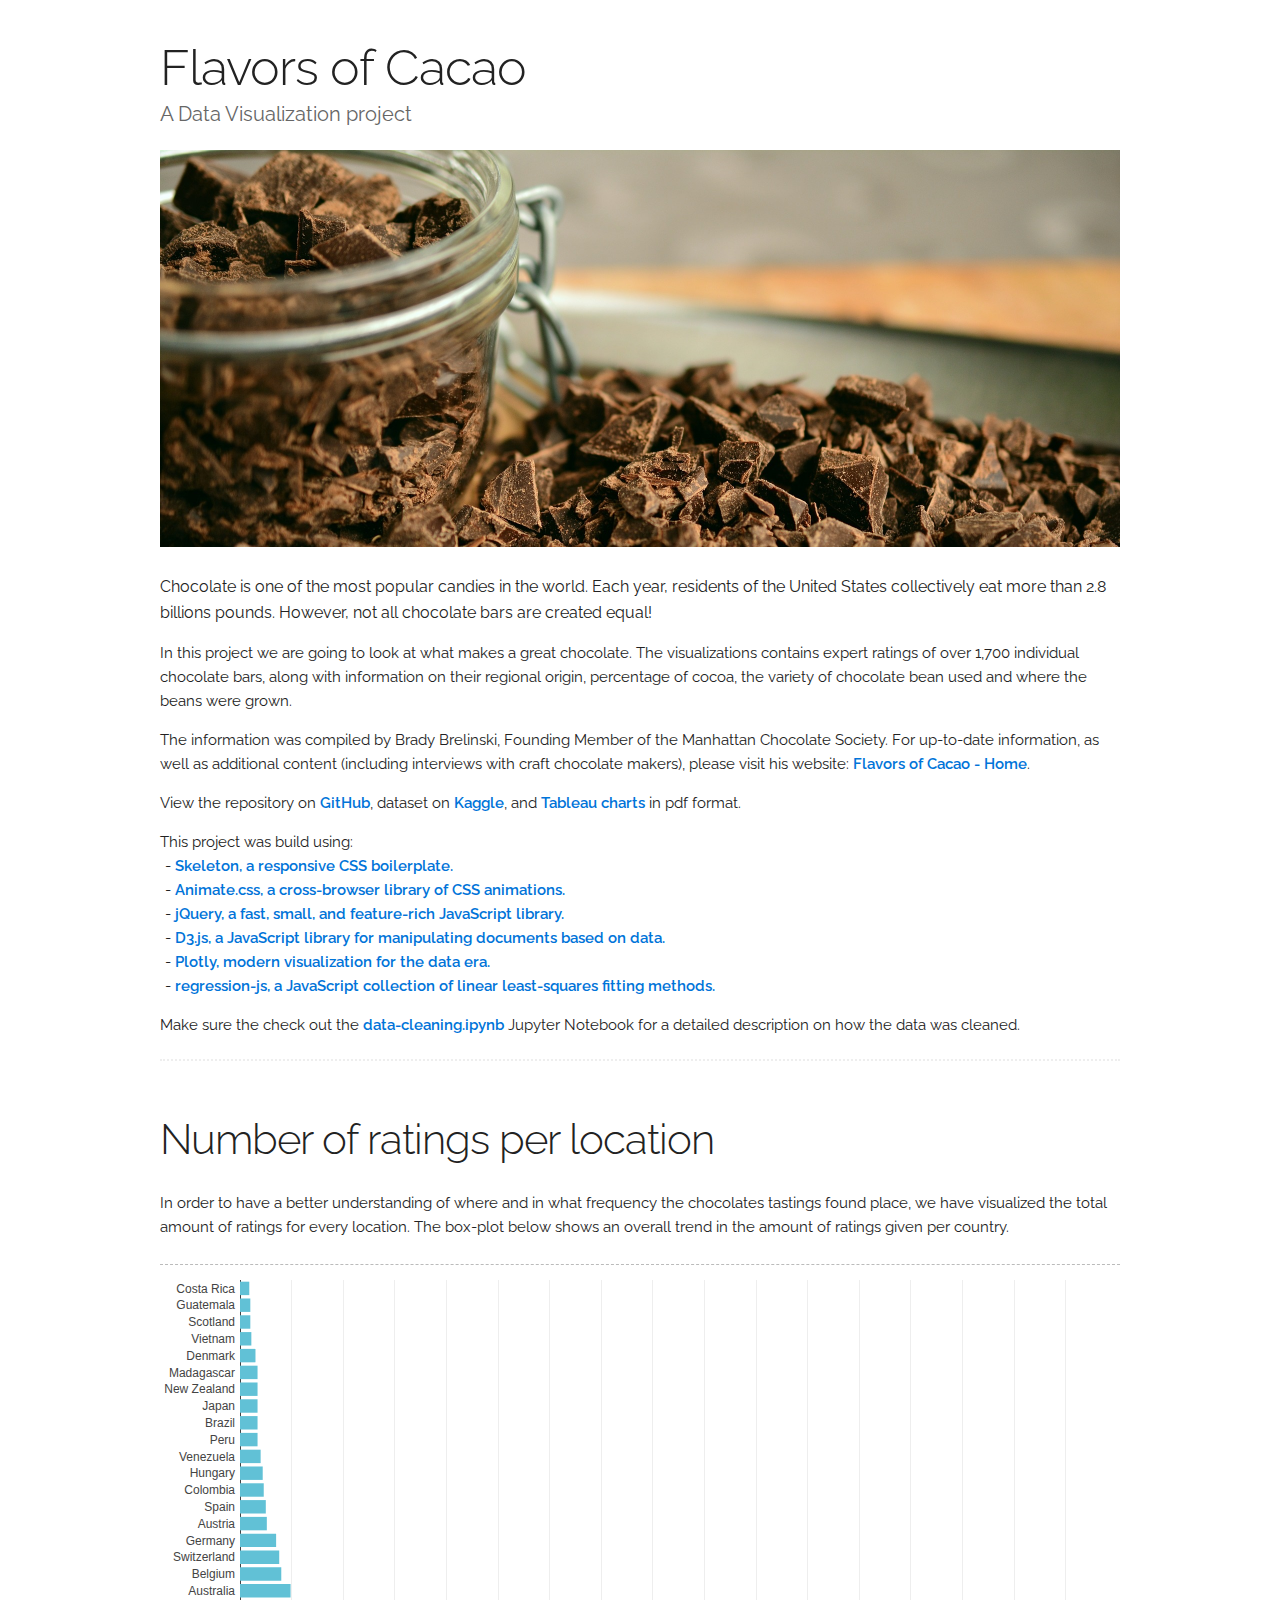
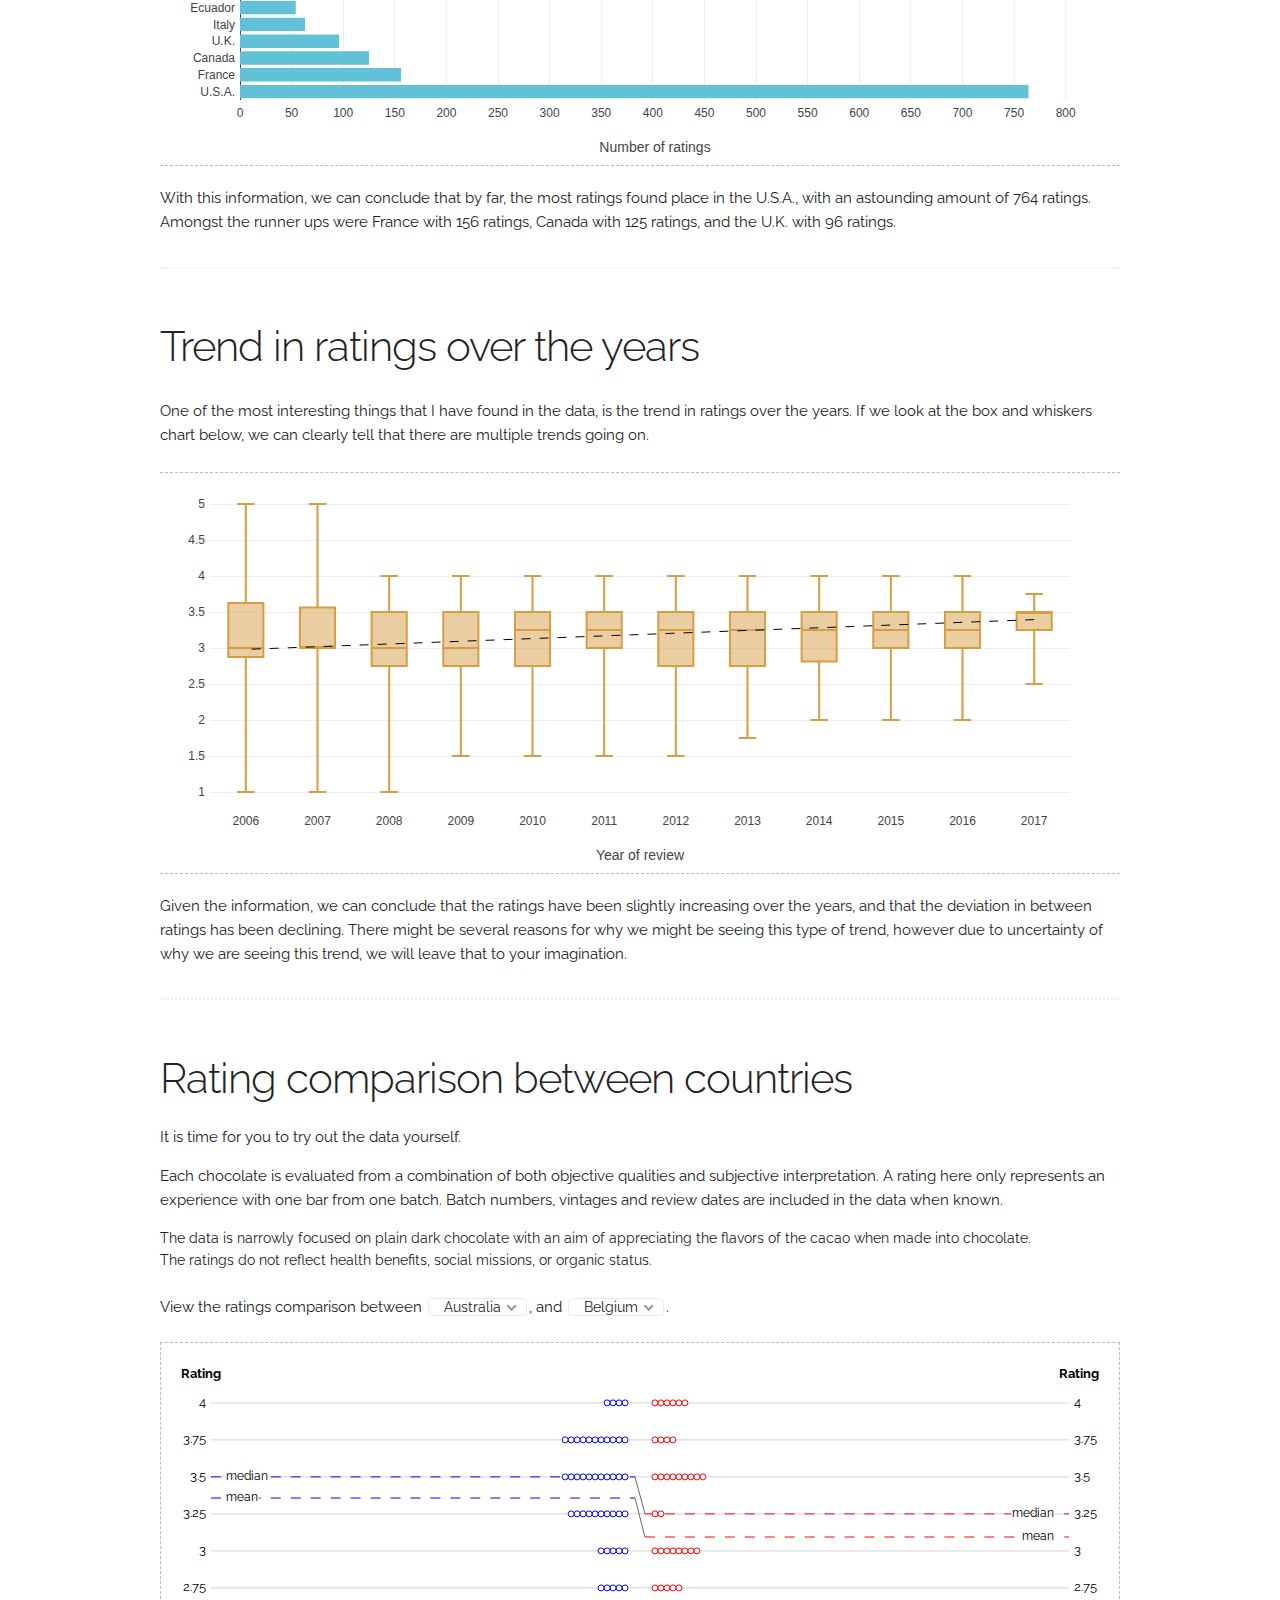
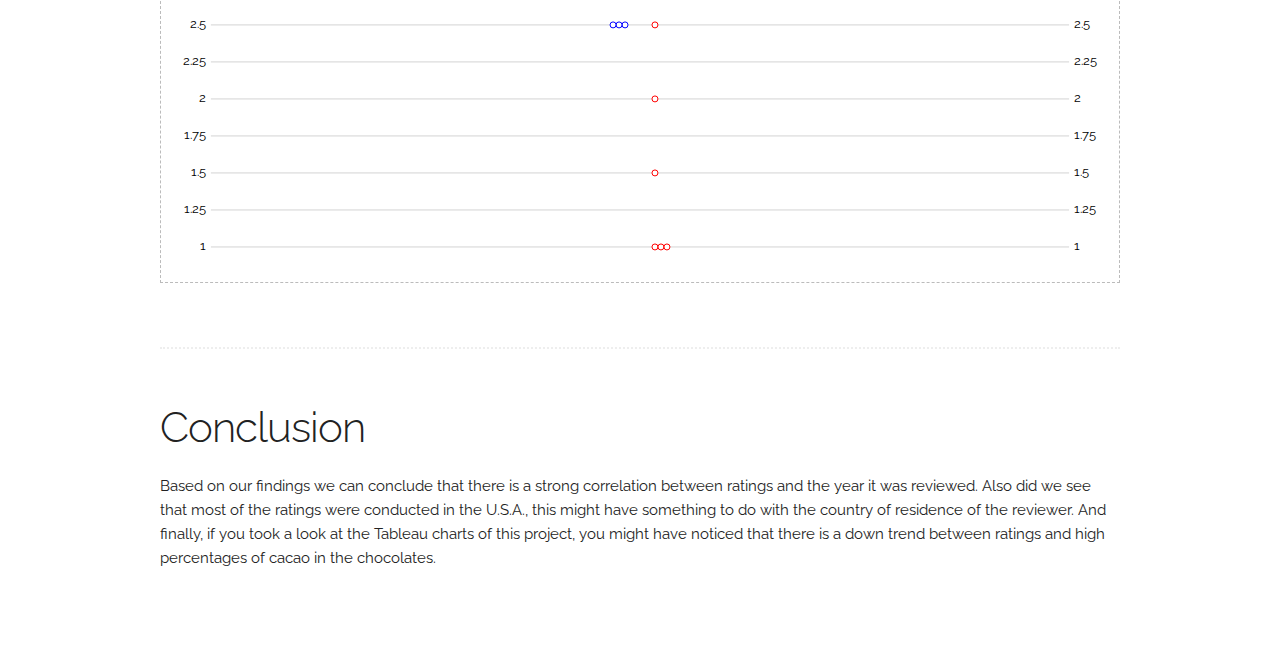
==== commit 8eb7fb5b: "last commits" ====
--- a/index.html
+++ b/index.html
@@ -6,8 +6,7 @@
     –––––––––––––––––––––––––––––––––––––––––––––––––– -->
     <meta charset="utf-8">
     <title>Flavors of Cacao</title>
-    <meta name="description"
-          content="Presentation of the Flavors of Cacao visualization project, for the Applied Data Science course.">
+    <meta name="description" content="Presentation of the Flavors of Cacao visualization project, for the Applied Data Science course.">
     <meta name="author" content="Igor Chernomorets, DS72">
 
     <!-- Mobile Specific Metas
@@ -24,7 +23,7 @@
     <link rel="stylesheet" href="css/animate.css">
     <link rel="stylesheet" href="css/nice-select.css">
     <link rel="stylesheet" href="css/custom.css">
-    <link rel="stylesheet" href="charts/beeswarm.css">
+    <link rel="stylesheet" href="charts/data-exploration.css">
 
     <!-- Favicon
     –––––––––––––––––––––––––––––––––––––––––––––––––– -->
@@ -38,7 +37,7 @@
     <div class="container">
         <!-- Hero Section
         –––––––––––––––––––––––––––––––––––––––––––––––––– -->
-        <div class="section hero">
+        <div class="intro section">
             <div class="row">
                 <div class="column">
                     <h1 class="title">Flavors of Cacao</h1>
@@ -51,35 +50,88 @@
                             However, not all chocolate bars are created equal!
                         </p>
                         <p class="medium">
-                            With this project, I am making a complete analysis of which trends make chocolate bars get
-                            higher ratings. The visualizations contains expert ratings of
-                            over 1,700 individual chocolate bars, along with
-                            information on their regional origin, percentage of cocoa, the variety of chocolate bean
-                            used and where the beans were grown.
+                            In this project we are going to look at what makes a great chocolate.
+                            The visualizations contains expert ratings of over 1,700 individual chocolate bars,
+                            along with information on their regional origin, percentage of cocoa,
+                            the variety of chocolate bean used and where the beans were grown.
                         </p>
                         <p class="medium">
-                            The information was compiled by Brady Brelinski, Founding Member of the Manhattan Chocolate
-                            Society. For up-to-date information, as well as additional content (including interviews
-                            with craft chocolate makers), please visit his website:
+                            The information was compiled by Brady Brelinski, Founding Member of the Manhattan Chocolate Society.
+                            For up-to-date information, as well as additional content (including interviews with craft chocolate makers),
+                            please visit his website:
                             <a href="http://flavorsofcacao.com/index.html">Flavors of Cacao - Home</a>.
                         </p>
+                        <p class="medium with extra margin">
+                            View the repository on
+                            <a href="https://github.com/igorchs92/flavors-of-cacao" target="_blank">GitHub</a>,
+                            dataset on
+                            <a href="https://www.kaggle.com/rtatman/chocolate-bar-ratings" target="_blank">Kaggle</a>,
+                            and
+                            <a href="data/flavors-of-cacao.pdf" target="_top_blank" onclick="return tableauCharts.pdf.view()">Tableau charts</a>
+                            in pdf format.
+                        </p>
+                        <ul class="fancy with extra margin">
+                            This project was build using:
+                            <li><a href="http://getskeleton.com/" target="_blank">Skeleton, a responsive CSS boilerplate.</a></li>
+                            <li><a href="https://daneden.github.io/animate.css/" target="_blank">Animate.css, a cross-browser library of CSS animations.</a></li>
+                            <li><a href="https://jquery.com/" target="_blank">jQuery, a fast, small, and feature-rich JavaScript library.</a></li>
+                            <li><a href="https://d3js.org/" target="_blank">D3.js, a JavaScript library for manipulating documents based on data.</a></li>
+                            <li><a href="https://github.com/plotly/plotly.js" target="_blank">Plotly, modern visualization for the data era.</a></li>
+                            <li><a href="https://github.com/Tom-Alexander/regression-js" target="_blank">regression-js, a JavaScript collection of linear least-squares fitting methods.</a></li>
+                        </ul>
+                        <p class="medium">
+                            Make sure the check out the
+                            <a href="https://github.com/igorchs92/flavors-of-cacao/blob/master/data/data-cleaning/data-cleaning.ipynb" target="_blank">data-cleaning.ipynb</a> Jupyter Notebook for a detailed description on how the data was cleaned.
+                        </p>
                     </div>
-                    <a class="button" href="data/flavors-of-cacao.pdf" onclick="return tableauCharts.pdf.view()"
-                       target="_top_blank">view the tableau charts</a>
-                    <a class="button" href="https://github.com/igorchs92/flavors-of-cacao" target="_blank">visit the github repository</a>
-                    <a class="button" href="https://www.kaggle.com/rtatman/chocolate-bar-ratings"
-                       target="_blank">view the dataset on Kaggle</a>
                 </div>
             </div>
         </div>
         <div class="section split by line"></div>
-        <!-- First Visualization
-        –––––––––––––––––––––––––––––––––––––––––––––––––– -->
+        <div class="section data-ratings-per-location">
+            <div class="row">
+                <div class="column">
+                    <h2 class="title">Number of ratings per location</h2>
+                    <p class="description">
+                    <p class="medium">
+                        In order to have a better understanding of where and in what frequency the chocolates tastings found place,
+                        we have visualized the total amount of ratings for every location. The box-plot below shows an overall trend in the amount of ratings given per country.
+                    </p>
+                    <div class="chart" id="data-ratings-per-location"></div>
+                    <p class="medium with extra margin">
+                        With this information, we can conclude that by far, the most ratings found place in the U.S.A.,
+                        with an astounding amount of 764 ratings. Amongst the runner ups were France with 156 ratings, Canada with 125 ratings, and the U.K. with 96 ratings.
+                    </p>
+                </div>
+            </div>
+        </div>
+        <div class="section split by line"></div>
+        <div class="section data-ratings-per-location">
+            <div class="row">
+                <div class="column">
+                    <h2 class="title">Trend in ratings over the years</h2>
+                    <p class="description">
+                    <p class="medium">
+                        One of the most interesting things that I have found in the data, is the trend in ratings over the years.
+                        If we look at the box and whiskers chart below, we can clearly tell that there are multiple trends going on.
+                    </p>
+                    <div class="chart" id="data-box-plot-rating-per-year"></div>
+                    <p class="medium with extra margin">
+                        Given the information, we can conclude that the ratings have been slightly increasing over the years, and that
+                        the deviation in between ratings has been declining.
+                        There might be several reasons for why we might be seeing this type of trend,
+                        however due to uncertainty of why we are seeing this trend, we will leave that to your imagination.
+                    </p>
+                </div>
+            </div>
+        </div>
+        <div class="section split by line"></div>
         <div class="section data-exploration">
             <div class="row">
                 <div class="column">
                     <h2 class="title">Rating comparison between countries</h2>
                     <div class="description">
+                        <p class="medium">It is time for you to try out the data yourself.</p>
                         <p class="medium">
                             Each chocolate is evaluated from a combination of both objective qualities and subjective
                             interpretation. A rating here only represents an experience with one bar from one batch.
@@ -90,30 +142,51 @@
                             appreciating the flavors of the cacao when made into chocolate.<br>
                             The ratings do not reflect health benefits, social missions, or organic status.
                         </p>
-                        <p class="data-exploration-select medium">View the rating comparison between
-                            <select class="small left-select"></select>
-                            and
-                            <select class="small right-select"></select>
-                            .
+                        <p class="data-exploration-select medium">
+                            View the ratings comparison between
+                            <select title="left side country" class="left-select"></select>,
+                            and <select title="right side country" class="right-select"></select>.
                         </p>
                     </div>
-                    <div id="data-exploration"></div>
+                    <div class="chart without border" id="data-exploration"></div>
+                </div>
+            </div>
+        </div>
+        <div class="section split by line"></div>
+        <div class="section conclusion">
+            <div class="row">
+                <div class="column">
+                    <h2 class="title">Conclusion</h2>
+                    <div class="description">
+                        <p class="medium">
+                            Based on our findings we can conclude that there is a strong correlation between ratings and the year it was reviewed.
+                            Also did we see that most of the ratings were conducted in the U.S.A.,
+                            this might have something to do with the country of residence of the reviewer.
+                            And finally, if you took a look at the Tableau charts of this project,
+                            you might have noticed that there is a down trend between ratings and high percentages of cacao in the chocolates.
+                        </p>
+                    </div>
                 </div>
             </div>
         </div>
     </div>
 
+
     <!-- JS
     –––––––––––––––––––––––––––––––––––––––––––––––––– -->
-    <script src="js/jquery/jquery-3.2.1.min.js"></script>
-    <script src="js/fastclick/fastclick.js"></script>
-    <script src="js/jquery-nice-select/jquery.nice-select.min.js"></script>
-    <script src="js/d3/v4.12.0/d3.min.js"></script>
-    <script src="js/d3-beeswarm/d3-beeswarm.js"></script>
-    <script src="charts/fullscreen.js"></script>
-    <script src="charts/tableau-charts.js"></script>
-    <script src="charts/charts.js"></script>
-    <script src="charts/beeswarm.js"></script>
+    <script type="text/javascript" src="js/jquery/jquery-3.2.1.min.js"></script>
+    <script type="text/javascript" src="js/fastclick/fastclick.js"></script>
+    <script type="text/javascript" src="js/jquery-nice-select/jquery.nice-select.min.js"></script>
+    <script type="text/javascript" src="js/d3/v4.12.0/d3.min.js"></script>
+    <script type="text/javascript" src="js/plotly/plotly.min.js"></script>
+    <script type="text/javascript" src="js/regression-js/regression.js"></script>
+    <script type="text/javascript" src="js/d3-beeswarm/d3-beeswarm.js"></script>
+    <script type="text/javascript" src="charts/fullscreen.js"></script>
+    <script type="text/javascript" src="charts/tableau-charts.js"></script>
+    <script type="text/javascript" src="charts/charts.js"></script>
+    <script type="text/javascript" src="charts/data-exploration.js"></script>
+    <script type="text/javascript" src="charts/mean-amount-per-country.js"></script>
+    <script type="text/javascript" src="charts/box-plot-rating-per-year.js"></script>
 
     <!-- End Document
     –––––––––––––––––––––––––––––––––––––––––––––––––– -->
--- a/css/custom.css
+++ b/css/custom.css
@@ -1,11 +1,47 @@
 /* Global
 –––––––––––––––––––––––––––––––––––––––––––––––––– */
 body {
-    padding: 3% 0 3%;
+    padding: 3% 0 6%;
 }
 
 a {
-    display: inline-block;
+    font-weight: 600;
+    text-decoration-line: none;
+    color: #0074D9;
+}
+
+a:hover {
+    text-decoration-line: underline;
+    text-decoration-style: solid;
+    color: #005fbe;
+}
+
+li {
+    margin: 0;
+}
+
+ul.fancy {
+    list-style: none;
+    margin-bottom: 1.5rem;;
+}
+
+ul.fancy li:before {
+    margin-left: .5rem;
+    content: "- ";
+}
+
+.bold {
+    font-weight: bold
+}
+
+.chart {
+    border-top: 1px dashed #bbb;
+    border-bottom: 1px dashed #bbb;
+    margin-bottom: 2rem;
+}
+
+.chart.without.border {
+    border: none;
 }
 
 svg text {
@@ -19,25 +55,25 @@
     background: none;
 }
 
-.full-screen-only {
+.full.screen.only {
     display: none;
     width: 100%;
     height: 100%;
 }
 
-.full-screen-only:-webkit-full-screen {
-    display: block;
-}
-
-.full-screen-only:-moz-full-screen {
-    display: block;
-}
-
-.full-screen-only:-ms-fullscreen {
-    display: block;
-}
-
-.full-screen-only:fullscreen {
+.full.screen.only:-webkit-full-screen {
+    display: block;
+}
+
+.full.screen.only:-moz-full-screen {
+    display: block;
+}
+
+.full.screen.only:-ms-fullscreen {
+    display: block;
+}
+
+.full.screen.only:fullscreen {
     display: block;
 }
 
@@ -92,12 +128,9 @@
 
 /* Sections
 –––––––––––––––––––––––––––––––––––––––––––––––––– */
-.section {
-    text-align: left;
-}
 
 .section.split {
-    margin: 3em 0 5em;
+    margin: .5em 0 3.5em;
 }
 
 .section.split.line {
@@ -108,16 +141,37 @@
     margin-bottom: 1.5rem;
 }
 
-.section .description .large {
+.section .description p.large {
     font-size: 16px;
 }
 
-.section .description .medium {
+.section .description p.medium {
     font-size: 15px;
 }
 
-.section .description .small {
+.section .description p.small {
     font-size: 14px;
+}
+
+.section .description .extra.margin {
+    margin-top: 1.5rem;
+}
+
+.section .underline {
+    text-decoration-line: underline;
+    text-decoration-color: #aaa;
+}
+
+.section .underline.dashed {
+    text-decoration-style: dashed;
+}
+
+.section .underline.dotted {
+    text-decoration-style: dotted;
+}
+
+.section .underline.wavy {
+    text-decoration-style: wavy;
 }
 
 .section .image {
@@ -127,20 +181,17 @@
     padding-bottom: 2rem;
 }
 
-.section .title {
-    text-align: left;
-}
-
 .section .subtitle {
     margin-bottom: 2rem;
     font-size: 20px;
     color: #666;
-    text-align: left;
 }
 
 .section .button {
     margin-top: 1rem;
-}
+    letter-spacing: .02rem;
+}
+
 
 .section .description p .nice-select {
     display: inline;
@@ -153,11 +204,8 @@
 
 /* Hero
 –––––––––––––––––––––––––––––––––––––––––––––––––– */
-.hero {
-    text-align: justify;
-}
-
-.hero .title {
+
+.intro.section .title {
     margin-bottom: 0;
 }
 
--- a/charts/data-exploration.css
+++ b/charts/data-exploration.css
@@ -0,0 +1,71 @@
+#data-exploration svg {
+    border: 1px dashed #bbb;
+    /*border-radius: 5px;*/
+    background-color: white;
+    margin-bottom: 3rem;
+}
+
+#data-exploration text {
+    fill: #000000;
+}
+
+#data-exploration text.tiny {
+    font-size: 9pt;
+}
+
+#data-exploration text.light {
+    fill: #000000
+}
+
+#data-exploration .text-background {
+    fill: rgb(250, 250, 250);
+    stroke: rgb(250, 250, 250);
+    stroke-width: 3px;
+}
+
+#data-exploration line {
+    animation: zoomInDown 350ms;
+    stroke: lightgrey;
+}
+
+
+#data-exploration #header .name {
+    font-size: 30pt;
+}
+
+#data-exploration #header .label {
+    fill: lightgrey;
+    font-size: 10pt;
+}
+
+#data-exploration #axis-container text {
+    font-size: 10pt;
+}
+
+#data-exploration .left {
+    stroke: blue;
+}
+
+#data-exploration .right {
+    stroke: red;
+}
+
+#data-exploration line.left,
+#data-exploration line.right {
+    stroke-dasharray: 10;
+}
+
+
+#data-exploration circle {
+    stroke: transparent;
+    fill: #fff;
+}
+
+
+#data-exploration circle.selected {
+    stroke-width: 2px;
+}
+
+#data-exploration .slope {
+    stroke: #666;
+}